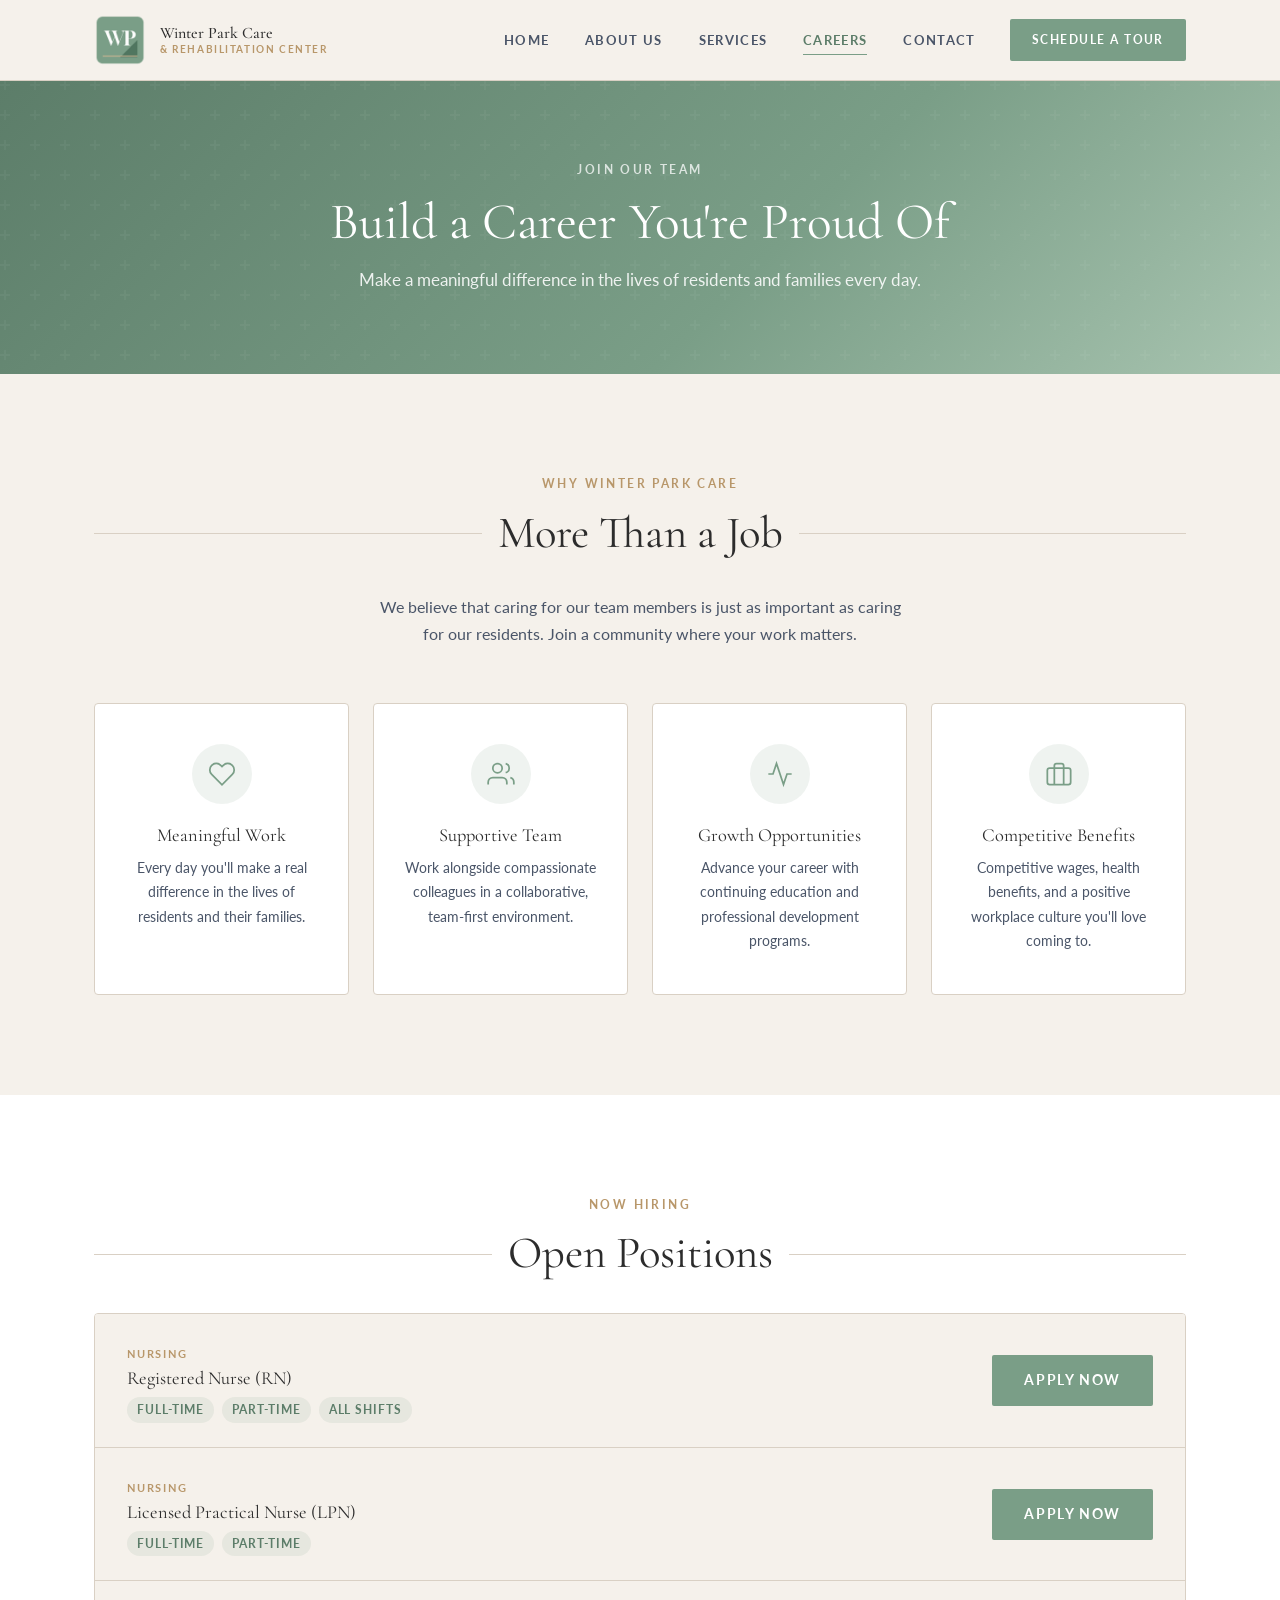
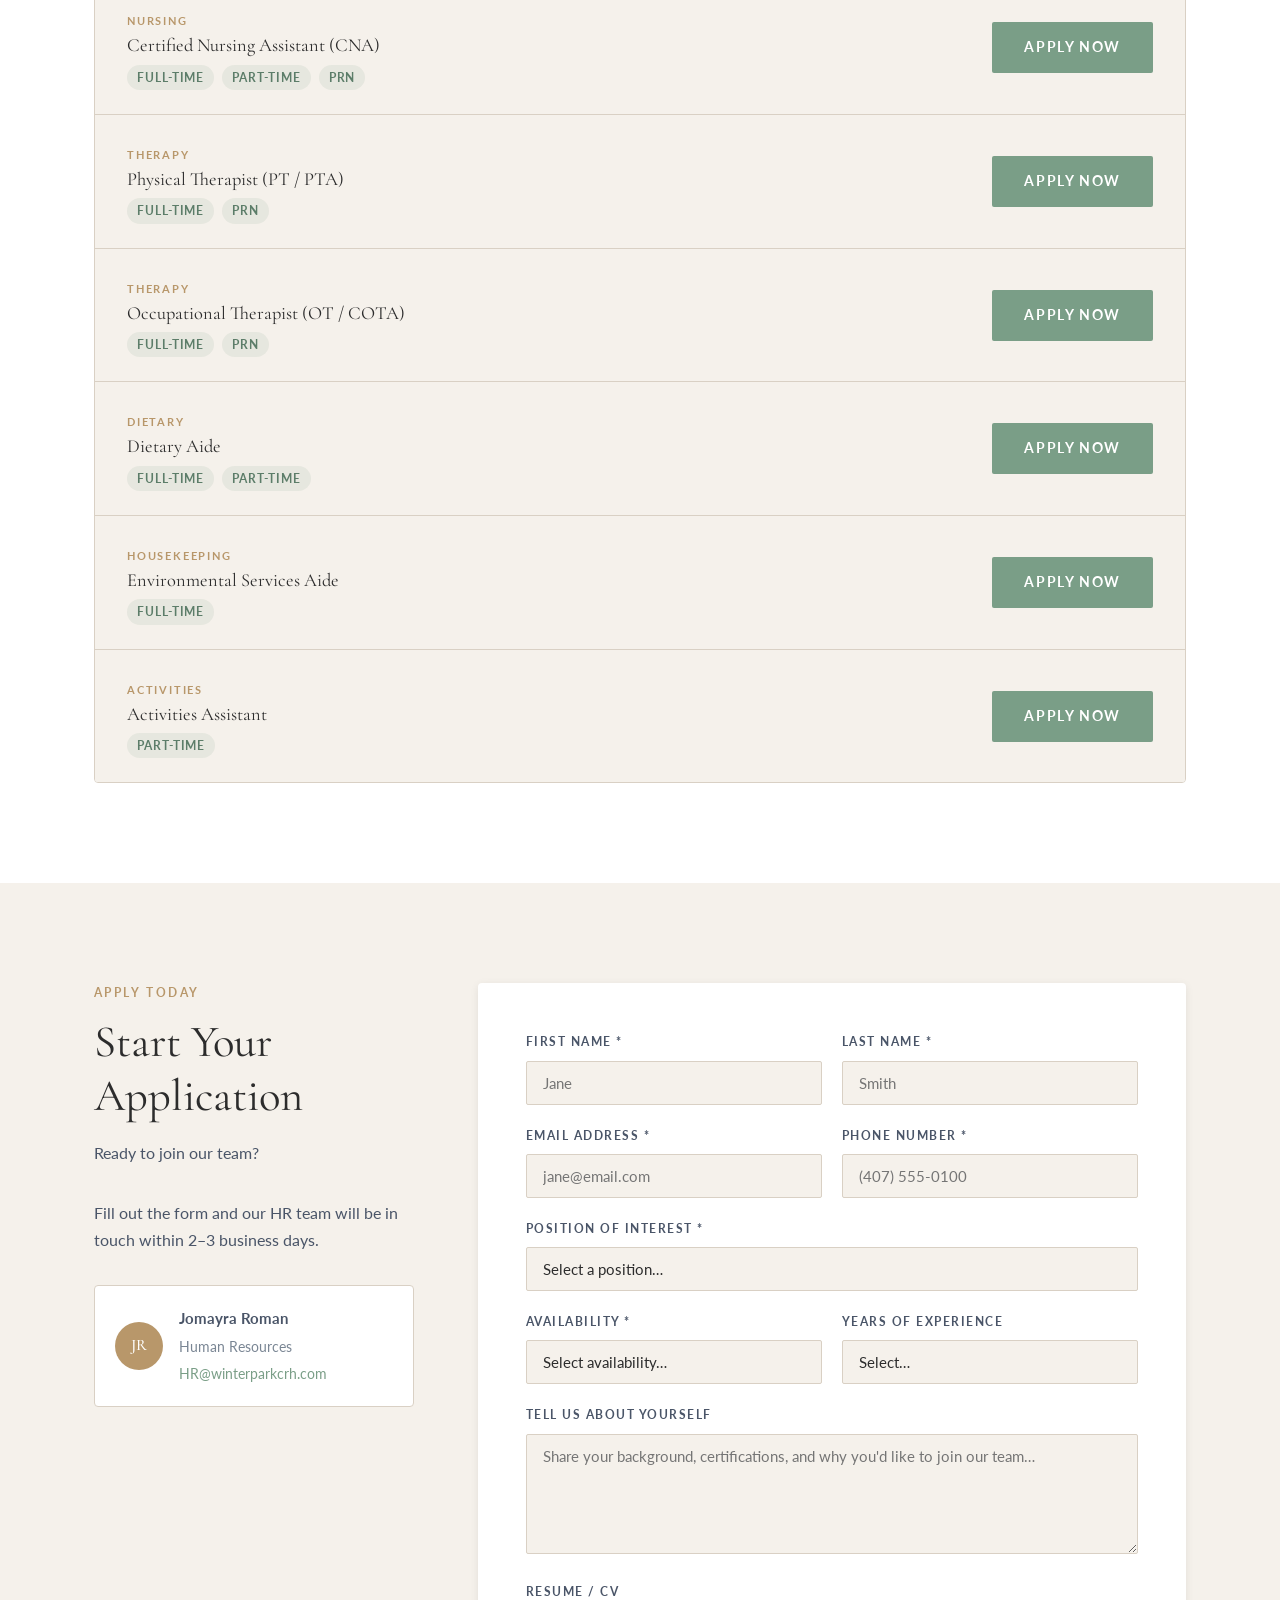
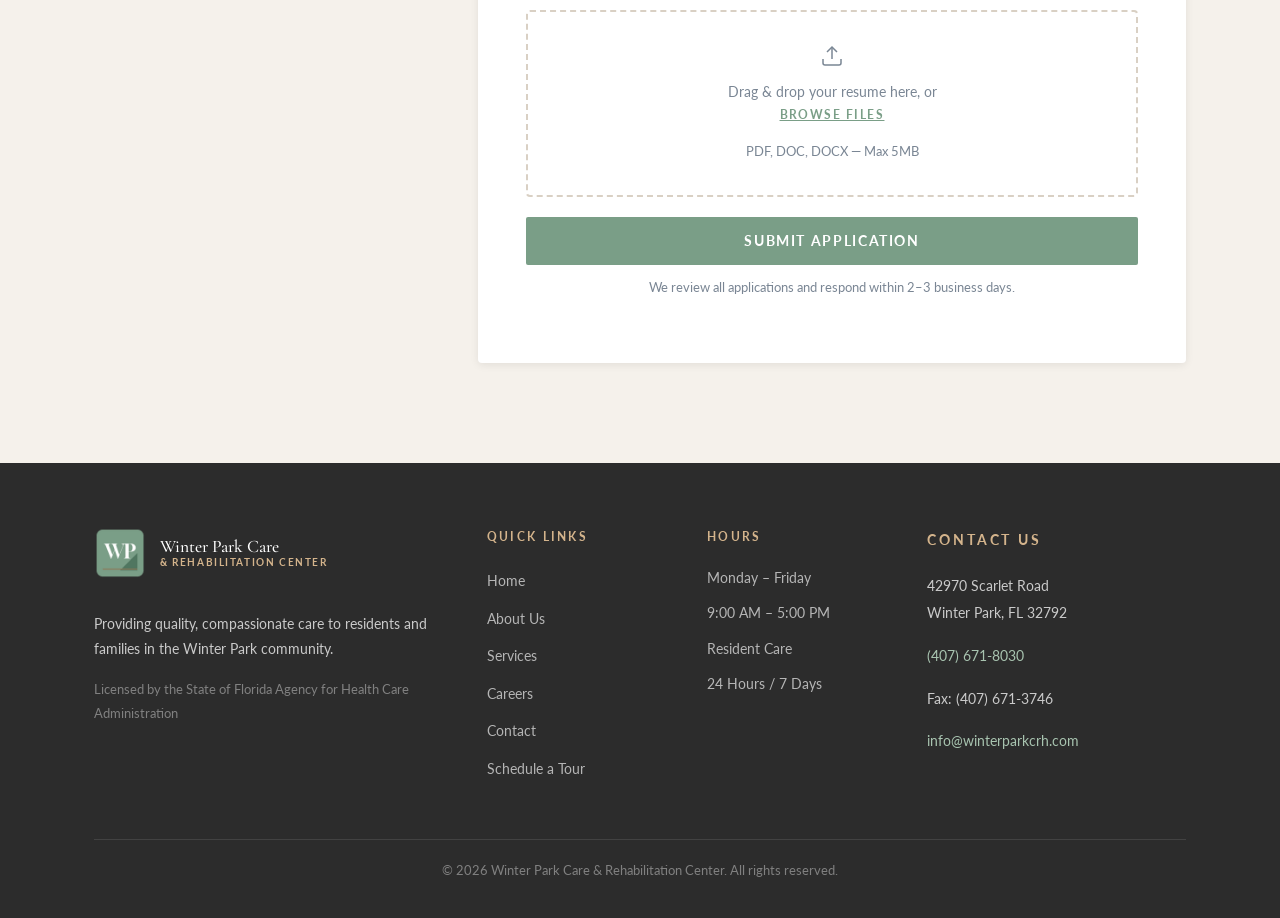
==== careers.html @ 2ebc5664 "Initial commit" ====
<!DOCTYPE html>
<html lang="en">
<head>
  <meta charset="UTF-8">
  <meta name="viewport" content="width=device-width, initial-scale=1.0">
  <title>Careers | Winter Park Care & Rehabilitation Center</title>
  <meta name="description" content="Join the Winter Park Care & Rehabilitation Center team. We're hiring compassionate healthcare professionals in Winter Park, FL.">
  <link rel="stylesheet" href="css/styles.css">
  
  <link rel="icon" type="image/png" sizes="32x32" href="images/favicon-32.png">
  <link rel="apple-touch-icon" sizes="180x180" href="images/favicon-180.png">
</head>
<body>

<div id="header-mount"></div>

<section class="page-hero">
  <div class="container">
    <span class="section-label" style="color:rgba(255,255,255,0.75);">Join Our Team</span>
    <h1>Build a Career You're Proud Of</h1>
    <p style="white-space:nowrap;">Make a meaningful difference in the lives of residents and families every day.</p>
  </div>
</section>

<!-- Why Work Here -->
<section class="why-work bg-cream">
  <div class="container">
    <div class="text-center animate-in">
      <span class="section-label">Why Winter Park Care</span>
      <div class="section-divider">
        <h2 class="section-title" style="white-space:nowrap;">More Than a Job</h2>
      </div>
      <p style="max-width:540px;margin:0 auto 56px;color:var(--slate);">We believe that caring for our team members is just as important as caring for our residents. Join a community where your work matters.</p>
    </div>
    <div class="benefits-grid">
      <div class="benefit-card animate-in">
        <div class="benefit-icon">
          <svg width="28" height="28" viewBox="0 0 24 24" fill="none" stroke="currentColor" stroke-width="1.5"><path d="M20.84 4.61a5.5 5.5 0 0 0-7.78 0L12 5.67l-1.06-1.06a5.5 5.5 0 0 0-7.78 7.78l1.06 1.06L12 21.23l7.78-7.78 1.06-1.06a5.5 5.5 0 0 0 0-7.78z"/></svg>
        </div>
        <h4>Meaningful Work</h4>
        <p>Every day you'll make a real difference in the lives of residents and their families.</p>
      </div>
      <div class="benefit-card animate-in" data-delay="80">
        <div class="benefit-icon">
          <svg width="28" height="28" viewBox="0 0 24 24" fill="none" stroke="currentColor" stroke-width="1.5"><path d="M17 21v-2a4 4 0 0 0-4-4H5a4 4 0 0 0-4 4v2"/><circle cx="9" cy="7" r="4"/><path d="M23 21v-2a4 4 0 0 0-3-3.87"/><path d="M16 3.13a4 4 0 0 1 0 7.75"/></svg>
        </div>
        <h4>Supportive Team</h4>
        <p>Work alongside compassionate colleagues in a collaborative, team-first environment.</p>
      </div>
      <div class="benefit-card animate-in" data-delay="160">
        <div class="benefit-icon">
          <svg width="28" height="28" viewBox="0 0 24 24" fill="none" stroke="currentColor" stroke-width="1.5"><polyline points="22 12 18 12 15 21 9 3 6 12 2 12"/></svg>
        </div>
        <h4>Growth Opportunities</h4>
        <p>Advance your career with continuing education and professional development programs.</p>
      </div>
      <div class="benefit-card animate-in" data-delay="240">
        <div class="benefit-icon">
          <svg width="28" height="28" viewBox="0 0 24 24" fill="none" stroke="currentColor" stroke-width="1.5"><rect x="2" y="7" width="20" height="14" rx="2" ry="2"/><path d="M16 21V5a2 2 0 0 0-2-2h-4a2 2 0 0 0-2 2v16"/></svg>
        </div>
        <h4>Competitive Benefits</h4>
        <p>Competitive wages, health benefits, and a positive workplace culture you'll love coming to.</p>
      </div>
    </div>
  </div>
</section>

<!-- Open Positions -->
<section class="positions bg-white">
  <div class="container">
    <div class="text-center animate-in">
      <span class="section-label">Now Hiring</span>
      <div class="section-divider">
        <h2 class="section-title" style="white-space:nowrap;">Open Positions</h2>
      </div>
    </div>
    <div class="positions-list">
      <div class="position-item animate-in">
        <div class="position-info">
          <span class="position-dept">Nursing</span>
          <h3>Registered Nurse (RN)</h3>
          <div class="position-tags">
            <span class="tag">Full-Time</span>
            <span class="tag">Part-Time</span>
            <span class="tag">All Shifts</span>
          </div>
        </div>
        <a href="#application-form" class="btn btn-primary">Apply Now</a>
      </div>
      <div class="position-item animate-in" data-delay="60">
        <div class="position-info">
          <span class="position-dept">Nursing</span>
          <h3>Licensed Practical Nurse (LPN)</h3>
          <div class="position-tags">
            <span class="tag">Full-Time</span>
            <span class="tag">Part-Time</span>
          </div>
        </div>
        <a href="#application-form" class="btn btn-primary">Apply Now</a>
      </div>
      <div class="position-item animate-in" data-delay="120">
        <div class="position-info">
          <span class="position-dept">Nursing</span>
          <h3>Certified Nursing Assistant (CNA)</h3>
          <div class="position-tags">
            <span class="tag">Full-Time</span>
            <span class="tag">Part-Time</span>
            <span class="tag">PRN</span>
          </div>
        </div>
        <a href="#application-form" class="btn btn-primary">Apply Now</a>
      </div>
      <div class="position-item animate-in" data-delay="180">
        <div class="position-info">
          <span class="position-dept">Therapy</span>
          <h3>Physical Therapist (PT / PTA)</h3>
          <div class="position-tags">
            <span class="tag">Full-Time</span>
            <span class="tag">PRN</span>
          </div>
        </div>
        <a href="#application-form" class="btn btn-primary">Apply Now</a>
      </div>
      <div class="position-item animate-in" data-delay="240">
        <div class="position-info">
          <span class="position-dept">Therapy</span>
          <h3>Occupational Therapist (OT / COTA)</h3>
          <div class="position-tags">
            <span class="tag">Full-Time</span>
            <span class="tag">PRN</span>
          </div>
        </div>
        <a href="#application-form" class="btn btn-primary">Apply Now</a>
      </div>
      <div class="position-item animate-in" data-delay="300">
        <div class="position-info">
          <span class="position-dept">Dietary</span>
          <h3>Dietary Aide</h3>
          <div class="position-tags">
            <span class="tag">Full-Time</span>
            <span class="tag">Part-Time</span>
          </div>
        </div>
        <a href="#application-form" class="btn btn-primary">Apply Now</a>
      </div>
      <div class="position-item animate-in" data-delay="360">
        <div class="position-info">
          <span class="position-dept">Housekeeping</span>
          <h3>Environmental Services Aide</h3>
          <div class="position-tags">
            <span class="tag">Full-Time</span>
          </div>
        </div>
        <a href="#application-form" class="btn btn-primary">Apply Now</a>
      </div>
      <div class="position-item animate-in" data-delay="420">
        <div class="position-info">
          <span class="position-dept">Activities</span>
          <h3>Activities Assistant</h3>
          <div class="position-tags">
            <span class="tag">Part-Time</span>
          </div>
        </div>
        <a href="#application-form" class="btn btn-primary">Apply Now</a>
      </div>
    </div>
  </div>
</section>

<!-- Application Form -->
<section class="application-section bg-cream" id="application-form">
  <div class="container">
    <div class="application-layout">
      <div class="application-intro animate-in">
        <span class="section-label">Apply Today</span>
        <h2>Start Your Application</h2>
        <p>Ready to join our team?</p>
        <p>Fill out the form and our HR team will be in touch within 2–3 business days.</p>
        <div class="contact-person">
          <div class="cp-avatar" style="background:var(--gold);">JR</div>
          <div>
            <p style="font-weight:700;margin:0;font-size:0.95rem;">Jomayra Roman</p>
            <p style="color:var(--muted);font-size:0.85rem;margin:4px 0 0;">Human Resources</p>
            <a href="mailto:HR@winterparkcrh.com" style="color:var(--sage);font-size:0.85rem;">HR@winterparkcrh.com</a>
          </div>
        </div>
      </div>
      <form class="application-form card animate-in" data-delay="120" id="careers-form" novalidate>
        <div class="form-row">
          <div class="form-group">
            <label for="firstName">First Name *</label>
            <input type="text" id="firstName" name="firstName" required placeholder="Jane">
          </div>
          <div class="form-group">
            <label for="lastName">Last Name *</label>
            <input type="text" id="lastName" name="lastName" required placeholder="Smith">
          </div>
        </div>
        <div class="form-row">
          <div class="form-group">
            <label for="email">Email Address *</label>
            <input type="email" id="email" name="email" required placeholder="jane@email.com">
          </div>
          <div class="form-group">
            <label for="phone">Phone Number *</label>
            <input type="tel" id="phone" name="phone" required placeholder="(407) 555-0100">
          </div>
        </div>
        <div class="form-group">
          <label for="position">Position of Interest *</label>
          <select id="position" name="position" required>
            <option value="" disabled selected>Select a position…</option>
            <option>Registered Nurse (RN)</option>
            <option>Licensed Practical Nurse (LPN)</option>
            <option>Certified Nursing Assistant (CNA)</option>
            <option>Physical Therapist (PT / PTA)</option>
            <option>Occupational Therapist (OT / COTA)</option>
            <option>Dietary Aide</option>
            <option>Environmental Services Aide</option>
            <option>Activities Assistant</option>
            <option>Other</option>
          </select>
        </div>
        <div class="form-row">
          <div class="form-group">
            <label for="availability">Availability *</label>
            <select id="availability" name="availability" required>
              <option value="" disabled selected>Select availability…</option>
              <option>Full-Time</option>
              <option>Part-Time</option>
              <option>PRN / Per Diem</option>
              <option>Open to any</option>
            </select>
          </div>
          <div class="form-group">
            <label for="experience">Years of Experience</label>
            <select id="experience" name="experience">
              <option value="" disabled selected>Select…</option>
              <option>Less than 1 year</option>
              <option>1–3 years</option>
              <option>3–5 years</option>
              <option>5–10 years</option>
              <option>10+ years</option>
            </select>
          </div>
        </div>
        <div class="form-group">
          <label for="message">Tell Us About Yourself</label>
          <textarea id="message" name="message" placeholder="Share your background, certifications, and why you'd like to join our team…"></textarea>
        </div>
        <div class="form-group">
          <label for="resume">Resume / CV</label>
          <div class="file-upload" id="file-upload-area">
            <svg width="24" height="24" viewBox="0 0 24 24" fill="none" stroke="currentColor" stroke-width="1.5"><path d="M21 15v4a2 2 0 0 1-2 2H5a2 2 0 0 1-2-2v-4"/><polyline points="17 8 12 3 7 8"/><line x1="12" y1="3" x2="12" y2="15"/></svg>
            <p>Drag & drop your resume here, or <label for="resume" style="color:var(--sage);cursor:pointer;text-decoration:underline;">browse files</label></p>
            <p style="font-size:0.8rem;color:var(--muted);">PDF, DOC, DOCX — Max 5MB</p>
            <input type="file" id="resume" name="resume" accept=".pdf,.doc,.docx" style="position:absolute;width:1px;height:1px;opacity:0;">
          </div>
          <div id="file-name" style="margin-top:8px;font-size:0.85rem;color:var(--sage);display:none;"></div>
        </div>
        <button type="submit" class="btn btn-primary" style="width:100%;justify-content:center;padding:16px;">
          Submit Application
        </button>
        <p style="text-align:center;font-size:0.8rem;color:var(--muted);margin-top:12px;">We review all applications and respond within 2–3 business days.</p>
      </form>
    </div>
  </div>
</section>

<div id="footer-mount"></div>

<script src="js/main.js"></script>
<script>
  // File upload display
  document.getElementById('resume')?.addEventListener('change', function() {
    const nameEl = document.getElementById('file-name');
    if (this.files[0]) {
      nameEl.textContent = '✓ ' + this.files[0].name;
      nameEl.style.display = 'block';
    }
  });

  // Drag & drop
  const dropArea = document.getElementById('file-upload-area');
  ['dragenter','dragover'].forEach(e => {
    dropArea?.addEventListener(e, ev => {
      ev.preventDefault();
      dropArea.classList.add('drag-over');
    });
  });
  ['dragleave','drop'].forEach(e => {
    dropArea?.addEventListener(e, ev => {
      ev.preventDefault();
      dropArea.classList.remove('drag-over');
      if (e === 'drop' && ev.dataTransfer.files[0]) {
        document.getElementById('file-name').textContent = '✓ ' + ev.dataTransfer.files[0].name;
        document.getElementById('file-name').style.display = 'block';
      }
    });
  });

  handleFormSubmit('careers-form', 'Application Received!');
</script>
</body>
</html>
---- css/styles.css ----
/* =========================================================
   Winter Park Care & Rehabilitation Center — Styles
   Colors: Warm sage green + soft cream + muted gold
   Fonts:  Cormorant Garamond (display) + Lato (body)
   ========================================================= */

@import url('https://fonts.googleapis.com/css2?family=Cormorant+Garamond:ital,wght@0,300;0,400;0,500;0,600;1,300;1,400&family=Lato:wght@300;400;700&display=swap');

/* ── Design Tokens ── */
:root {
  --cream:        #F5F1EB;
  --cream-dark:   #EDE7DC;
  --sage:         #7A9E87;
  --sage-dark:    #5C7D69;
  --sage-light:   #A8C4B0;
  --gold:         #B8976A;
  --gold-light:   #D4B48C;
  --charcoal:     #2C2C2C;
  --slate:        #4A5568;
  --muted:        #7A8694;
  --white:        #FFFFFF;
  --divider:      #D9D0C4;

  --font-display: 'Cormorant Garamond', Georgia, serif;
  --font-body:    'Lato', 'Helvetica Neue', sans-serif;

  --shadow-sm:    0 2px 8px rgba(0,0,0,0.08);
  --shadow-md:    0 6px 24px rgba(0,0,0,0.12);
  --shadow-lg:    0 16px 48px rgba(0,0,0,0.15);

  --ease:         0.3s ease;
  --container:    1140px;
}

/* ── Reset ── */
*, *::before, *::after { box-sizing: border-box; margin: 0; padding: 0; }
html  { scroll-behavior: smooth; }
body  { font-family: var(--font-body); background: var(--cream); color: var(--charcoal); line-height: 1.7; -webkit-font-smoothing: antialiased; }
img   { max-width: 100%; height: auto; display: block; }
a     { text-decoration: none; color: inherit; }
ul    { list-style: none; }
p     { margin-bottom: 1rem; }

/* ── Typography ── */
h1, h2, h3, h4 { font-family: var(--font-display); font-weight: 400; line-height: 1.2; }
h1 { font-size: clamp(2.4rem, 5vw, 4rem); }
h2 { font-size: clamp(1.8rem, 3.5vw, 2.8rem); }
h3 { font-size: clamp(1.3rem, 2.5vw, 1.8rem); }

.section-label {
  font-family: var(--font-body);
  font-size: 0.75rem;
  font-weight: 700;
  letter-spacing: 0.2em;
  text-transform: uppercase;
  color: var(--gold);
  margin-bottom: 0.75rem;
  display: block;
}

.section-divider {
  display: flex;
  align-items: center;
  gap: 16px;
  margin-bottom: 2rem;
}
.section-divider::before,
.section-divider::after {
  content: '';
  flex: 1;
  height: 1px;
  background: var(--divider);
}

/* ── Layout ── */
.container   { max-width: var(--container); margin: 0 auto; padding: 0 24px; }
section      { padding: 80px 0; }
.text-center { text-align: center; }
.bg-white    { background: var(--white); }
.bg-cream    { background: var(--cream); }
.bg-sage     { background: var(--sage); color: var(--white); }
.bg-charcoal { background: var(--charcoal); color: var(--white); }

/* ── Buttons ── */
.btn {
  display: inline-flex;
  align-items: center;
  gap: 8px;
  padding: 14px 32px;
  font-family: var(--font-body);
  font-size: 0.85rem;
  font-weight: 700;
  letter-spacing: 0.12em;
  text-transform: uppercase;
  border: none;
  cursor: pointer;
  transition: all var(--ease);
  border-radius: 2px;
}
.btn-primary { background: var(--sage); color: var(--white); }
.btn-primary:hover { background: var(--sage-dark); transform: translateY(-2px); box-shadow: var(--shadow-md); }
.btn-outline { background: transparent; color: var(--white); border: 2px solid rgba(255,255,255,0.7); }
.btn-outline:hover { background: rgba(255,255,255,0.12); border-color: var(--white); }
.btn-gold { background: var(--gold); color: var(--white); }
.btn-gold:hover { background: #a07d55; transform: translateY(-2px); box-shadow: var(--shadow-md); }

/* ── Header ── */
.site-header {
  position: fixed;
  top: 0; left: 0; right: 0;
  z-index: 1000;
  background: rgba(245, 241, 235, 0.97);
  backdrop-filter: blur(12px);
  border-bottom: 1px solid var(--divider);
  transition: box-shadow var(--ease);
}
.site-header.scrolled { box-shadow: var(--shadow-sm); }

.header-inner {
  display: flex;
  align-items: center;
  justify-content: space-between;
  height: 80px;
  max-width: var(--container);
  margin: 0 auto;
  padding: 0 24px;
}

.logo { display: flex; align-items: center; gap: 14px; text-decoration: none; }
.logo img { height: 52px; width: 52px; flex-shrink: 0; }
.logo-text { display: flex; flex-direction: column; line-height: 1.2; }
.logo-name { font-family: var(--font-display); font-size: 1rem; font-weight: 500; color: var(--charcoal); }
.logo-sub  { font-size: 0.62rem; font-weight: 700; letter-spacing: 0.16em; text-transform: uppercase; color: var(--gold); }
/* Footer overrides — white text on dark bg */
.footer-logo .logo-name { color: var(--white); }
.footer-logo .logo-sub  { color: var(--gold-light); }

.main-nav { display: flex; align-items: center; gap: 8px; }

.nav-link {
  font-size: 0.82rem;
  font-weight: 700;
  letter-spacing: 0.1em;
  text-transform: uppercase;
  color: var(--slate);
  padding: 8px 14px;
  border-radius: 2px;
  transition: color var(--ease);
  position: relative;
}
.nav-link::after {
  content: '';
  position: absolute;
  bottom: 4px; left: 14px; right: 14px;
  height: 1px;
  background: var(--sage);
  transform: scaleX(0);
  transition: transform var(--ease);
}
.nav-link:hover             { color: var(--sage-dark); }
.nav-link:hover::after,
.nav-link.active::after     { transform: scaleX(1); }
.nav-link.active            { color: var(--sage-dark); }

.nav-cta {
  margin-left: 12px;
  background: var(--sage);
  color: var(--white);
  padding: 10px 22px;
  font-size: 0.78rem;
  font-weight: 700;
  letter-spacing: 0.12em;
  text-transform: uppercase;
  border-radius: 2px;
  transition: all var(--ease);
}
.nav-cta:hover { background: var(--sage-dark); transform: translateY(-1px); }

.hamburger {
  display: none;
  flex-direction: column;
  gap: 5px;
  background: none;
  border: none;
  cursor: pointer;
  padding: 4px;
}
.hamburger span { width: 24px; height: 2px; background: var(--charcoal); transition: all 0.3s; display: block; }
.hamburger.open span:nth-child(1) { transform: translateY(7px) rotate(45deg); }
.hamburger.open span:nth-child(2) { opacity: 0; }
.hamburger.open span:nth-child(3) { transform: translateY(-7px) rotate(-45deg); }

.mobile-nav {
  display: none;
  flex-direction: column;
  background: var(--cream);
  border-top: 1px solid var(--divider);
  padding: 16px 24px 24px;
  gap: 4px;
}
.mobile-nav.open { display: flex; }
.mobile-nav .nav-link { display: block; padding: 10px 0; }
.mobile-nav .nav-cta  { margin: 12px 0 0; text-align: center; display: block; padding: 12px; }

/* ── Footer ── */
.site-footer { background: var(--charcoal); color: rgba(255,255,255,0.75); padding: 64px 0 0; }

.footer-grid {
  display: grid;
  grid-template-columns: 2fr 1fr 1fr 1.5fr;
  gap: 48px;
  padding-bottom: 48px;
  border-bottom: 1px solid rgba(255,255,255,0.1);
}

.footer-brand .logo-name { color: var(--white); font-size: 1.1rem; }
.footer-brand .logo-sub  { color: var(--gold-light); }
.footer-brand p { margin-top: 16px; font-size: 0.9rem; line-height: 1.8; }

.footer-heading {
  font-family: var(--font-body);
  font-size: 0.72rem;
  font-weight: 700;
  letter-spacing: 0.2em;
  text-transform: uppercase;
  color: var(--gold-light);
  margin-bottom: 20px;
}

.footer-links li   { margin-bottom: 10px; }
.footer-links a    { font-size: 0.9rem; color: rgba(255,255,255,0.65); transition: color var(--ease); }
.footer-links a:hover { color: var(--white); }

.footer-contact p  { font-size: 0.88rem; line-height: 1.9; }
.footer-contact a  { color: var(--sage-light); }
.footer-contact a:hover { color: var(--white); }

.footer-bottom { text-align: center; padding: 20px 0; font-size: 0.8rem; color: rgba(255,255,255,0.4); }

/* ── Inner Page Hero ── */
.page-hero {
  margin-top: 80px;
  background: linear-gradient(135deg, var(--sage-dark) 0%, var(--sage) 60%, var(--sage-light) 100%);
  padding: 80px 0;
  text-align: center;
  color: var(--white);
  position: relative;
  overflow: hidden;
}
.page-hero::before {
  content: '';
  position: absolute;
  inset: 0;
  background: url("data:image/svg+xml,%3Csvg width='60' height='60' viewBox='0 0 60 60' xmlns='http://www.w3.org/2000/svg'%3E%3Cg fill='%23ffffff' fill-opacity='0.04'%3E%3Cpath d='M36 34v-4h-2v4h-4v2h4v4h2v-4h4v-2h-4zm0-30V0h-2v4h-4v2h4v4h2V6h4V4h-4zM6 34v-4H4v4H0v2h4v4h2v-4h4v-2H6zM6 4V0H4v4H0v2h4v4h2V6h4V4H6z'/%3E%3C/g%3E%3C/svg%3E");
}
.page-hero h1 { font-size: clamp(2rem, 4vw, 3.2rem); color: var(--white); position: relative; }
.page-hero p  { font-size: 1.05rem; opacity: 0.88; max-width: 800px; margin: 12px auto 0; position: relative; white-space: nowrap; }

/* ── Cards ── */
.card { background: var(--white); border-radius: 4px; box-shadow: var(--shadow-sm); }

/* ── Forms ── */
.form-group { margin-bottom: 20px; }
.form-group label {
  display: block;
  font-size: 0.78rem;
  font-weight: 700;
  letter-spacing: 0.12em;
  text-transform: uppercase;
  color: var(--slate);
  margin-bottom: 8px;
}
.form-group input,
.form-group textarea,
.form-group select {
  width: 100%;
  padding: 12px 16px;
  font-family: var(--font-body);
  font-size: 0.95rem;
  color: var(--charcoal);
  background: var(--cream);
  border: 1px solid var(--divider);
  border-radius: 2px;
  transition: border-color var(--ease), box-shadow var(--ease);
  outline: none;
  appearance: none;
}
.form-group input:focus,
.form-group textarea:focus,
.form-group select:focus {
  border-color: var(--sage);
  box-shadow: 0 0 0 3px rgba(122, 158, 135, 0.15);
}
.form-group textarea { resize: vertical; min-height: 120px; }

/* ── Scroll Animations ── */
.animate-in {
  opacity: 0;
  transform: translateY(24px);
  transition: opacity 0.6s ease, transform 0.6s ease;
}
.animate-in.visible { opacity: 1; transform: translateY(0); }

/* ── Shared CTA Banner ── */
.cta-banner  { padding: 64px 0; }
.cta-inner   { display: flex; align-items: center; justify-content: space-between; gap: 40px; flex-wrap: wrap; }
.cta-buttons { display: flex; gap: 16px; flex-shrink: 0; flex-wrap: wrap; }

/* ── Form Success State ── */
.form-success { text-align: center; padding: 48px 32px; }

/* ==========================================================
   HOME PAGE
   ========================================================== */

.hero {
  position: relative;
  height: 100vh;
  min-height: 600px;
  max-height: 900px;
  margin-top: 80px;
  display: flex;
  align-items: flex-end;
  background: url('../images/hero-main.jpg') center top / cover no-repeat;
  overflow: hidden;
}
.hero-overlay {
  position: absolute;
  inset: 0;
  background: linear-gradient(to right, rgba(30,42,35,0.78) 0%, rgba(30,42,35,0.50) 60%, rgba(30,42,35,0.20) 100%);
}
.hero-content {
  position: absolute;
  bottom: 140px;
  left: 0;
  right: 0;
  z-index: 2;
  max-width: 640px;
  padding: 0 24px;
  color: var(--white);
  animation: heroFadeIn 1s ease forwards;
}
@keyframes heroFadeIn {
  from { opacity: 0; transform: translateY(30px); }
  to   { opacity: 1; transform: translateY(0); }
}
.hero-content h1 { font-size: clamp(2.8rem, 6vw, 4.8rem); color: var(--white); font-weight: 300; line-height: 1.1; margin-bottom: 16px; }
.hero-tagline    { font-size: 1.15rem; font-style: italic; font-family: var(--font-display); color: rgba(255,255,255,0.85); margin-bottom: 36px; }
.hero-actions    { display: flex; gap: 16px; flex-wrap: wrap; }



/* Stats Bar */
.stats-bar   { padding: 36px 0; }
.stats-grid  { display: flex; align-items: center; justify-content: center; flex-wrap: wrap; }
.stat        { text-align: center; padding: 16px 48px; flex: 1; min-width: 160px; }
.stat-number { display: block; font-family: var(--font-display); font-size: 2.4rem; font-weight: 600; color: var(--white); line-height: 1; }
.stat-label  { display: block; font-size: 0.78rem; font-weight: 700; letter-spacing: 0.1em; text-transform: uppercase; color: rgba(255,255,255,0.7); margin-top: 6px; }
.stat-divider { width: 1px; height: 48px; background: rgba(255,255,255,0.25); flex-shrink: 0; }

/* Promise */
.promise        { padding: 100px 0; }
.promise-grid   { display: grid; grid-template-columns: 1fr 1fr; gap: 80px; align-items: center; }
.promise-image  { position: relative; }
.promise-image img { width: 100%; height: 480px; object-fit: cover; border-radius: 4px; box-shadow: var(--shadow-lg); }
.promise-badge  { position: absolute; bottom: -24px; right: -24px; background: var(--gold); color: var(--white); padding: 20px 28px; display: flex; align-items: center; gap: 10px; font-size: 0.82rem; font-weight: 700; letter-spacing: 0.12em; text-transform: uppercase; box-shadow: var(--shadow-md); border-radius: 2px; }
.promise-text h2 { margin-bottom: 20px; }
.promise-text p  { color: var(--slate); }

/* Home Services Grid */
.services-preview { padding: 100px 0; }
.services-grid    { display: grid; grid-template-columns: repeat(3, 1fr); gap: 24px; }
.service-card     { display: block; padding: 36px 28px; background: var(--cream); border: 1px solid var(--divider); border-radius: 4px; transition: all var(--ease); }
.service-card:hover { transform: translateY(-6px); box-shadow: var(--shadow-md); border-color: var(--sage-light); background: var(--white); }
.service-icon     { width: 56px; height: 56px; background: rgba(122,158,135,0.12); border-radius: 50%; display: flex; align-items: center; justify-content: center; color: var(--sage); margin-bottom: 20px; transition: all var(--ease); }
.service-card:hover .service-icon { background: var(--sage); color: var(--white); }
.service-card h3  { font-size: 1.25rem; margin-bottom: 10px; }
.service-card p   { font-size: 0.9rem; color: var(--slate); margin: 0; }
.service-card--cta { background: var(--charcoal); border-color: var(--charcoal); }
.service-card--cta h3 { color: var(--white); }
.service-card--cta p  { color: rgba(255,255,255,0.7); }
.card-link { display: inline-block; margin-top: 16px; font-size: 0.82rem; font-weight: 700; letter-spacing: 0.1em; text-transform: uppercase; color: var(--gold-light); }

/* Why Choose Us */
.why-us   { padding: 100px 0; }
.why-grid { display: grid; grid-template-columns: repeat(2, 1fr); gap: 32px; margin-top: 16px; }
.why-card { background: var(--white); padding: 48px 40px; border-radius: 4px; border-left: 3px solid var(--sage); box-shadow: var(--shadow-sm); transition: all var(--ease); }
.why-card:hover { transform: translateY(-4px); box-shadow: var(--shadow-md); border-left-color: var(--gold); }
.why-number { font-family: var(--font-display); font-size: 3.5rem; font-weight: 300; color: var(--divider); line-height: 1; margin-bottom: 16px; }
.why-card h3 { font-size: 1.4rem; margin-bottom: 14px; }
.why-card p  { color: var(--slate); font-size: 0.95rem; margin: 0; }

/* Gallery Strip */
.gallery-strip { padding: 0; }
.gallery-grid  { display: grid; grid-template-columns: repeat(4, 1fr); height: 320px; }
.gallery-item  { position: relative; overflow: hidden; }
.gallery-item img { width: 100%; height: 100%; object-fit: cover; transition: transform 0.6s ease; }
.gallery-item:hover img { transform: scale(1.06); }
.gallery-label { position: absolute; bottom: 0; left: 0; right: 0; padding: 32px 20px 16px; background: linear-gradient(to top, rgba(0,0,0,0.65), transparent); color: var(--white); font-size: 0.82rem; font-weight: 700; letter-spacing: 0.12em; text-transform: uppercase; }

/* ==========================================================
   ABOUT PAGE
   ========================================================== */

.about-promise  { padding: 100px 0; }
.promise-layout { display: grid; grid-template-columns: 1fr 1fr; gap: 80px; align-items: center; }
.promise-layout h2 { margin-bottom: 20px; }
.promise-layout p  { color: var(--slate); }
.promise-photo img { width: 100%; height: 480px; object-fit: cover; object-position: center top; border-radius: 4px; box-shadow: var(--shadow-lg); display: block; }

.philosophy { padding: 100px 0; }
.phil-grid  { display: grid; grid-template-columns: repeat(2, 1fr); gap: 28px; margin-top: 16px; }
.phil-card  { padding: 40px 36px; background: var(--cream); border-radius: 4px; border: 1px solid var(--divider); transition: all var(--ease); }
.phil-card:hover { transform: translateY(-4px); box-shadow: var(--shadow-md); }
.phil-icon  { width: 56px; height: 56px; border-radius: 50%; display: flex; align-items: center; justify-content: center; margin-bottom: 20px; }
.phil-card h3 { font-size: 1.3rem; margin-bottom: 12px; }
.phil-card p  { color: var(--slate); font-size: 0.95rem; margin: 0; }

.facility-section { padding: 100px 0; }
.facility-grid { display: grid; grid-template-columns: 1fr 1fr; gap: 16px; }
.facility-photo [style*="grid-area"] { grid-area: unset; }
.facility-photo { position: relative; overflow: hidden; border-radius: 4px; height: 260px; }
.facility-photo img { width: 100%; height: 100%; object-fit: cover; transition: transform 0.6s ease; }
.facility-photo:hover img { transform: scale(1.05); }
.facility-label { position: absolute; bottom: 0; left: 0; right: 0; padding: 32px 20px 14px; background: linear-gradient(to top, rgba(0,0,0,0.6), transparent); color: var(--white); font-size: 0.8rem; font-weight: 700; letter-spacing: 0.14em; text-transform: uppercase; }

.leadership  { padding: 100px 0; }
.leader-grid { display: grid; grid-template-columns: repeat(3, 1fr); gap: 28px; }
.leader-card { background: var(--cream); border: 1px solid var(--divider); border-radius: 4px; padding: 40px 32px; text-align: center; transition: all var(--ease); }
.leader-card:hover { transform: translateY(-4px); box-shadow: var(--shadow-md); }
.leader-avatar { width: 72px; height: 72px; border-radius: 50%; background: var(--charcoal); display: flex; align-items: center; justify-content: center; margin: 0 auto 16px; }
.leader-avatar span { font-family: var(--font-display); font-size: 1.4rem; font-weight: 500; color: var(--white); }
.leader-role { font-size: 0.72rem; font-weight: 700; letter-spacing: 0.16em; text-transform: uppercase; color: var(--gold); margin-bottom: 8px; }
.leader-card h3 { font-size: 1.4rem; margin-bottom: 20px; }
.leader-contact { display: flex; flex-direction: column; gap: 10px; }
.leader-contact a { display: flex; align-items: center; justify-content: center; gap: 8px; font-size: 0.85rem; color: var(--slate); transition: color var(--ease); word-break: break-all; }
.leader-contact a:hover { color: var(--sage-dark); }

/* ==========================================================
   SERVICES PAGE
   ========================================================== */

.health-services { padding: 100px 0; }
.health-grid     { display: grid; grid-template-columns: 1fr 1fr; gap: 24px; }
.health-card:last-child:nth-child(odd) { grid-column: 1 / -1; max-width: 600px; margin: 0 auto; }
.health-card { display: flex; gap: 28px; background: var(--white); border: 1px solid var(--divider); border-radius: 4px; padding: 40px 36px; transition: all var(--ease); }
.health-card:hover { transform: translateY(-4px); box-shadow: var(--shadow-md); border-color: var(--sage-light); }
.hc-icon { flex-shrink: 0; width: 64px; height: 64px; border-radius: 50%; background: rgba(122,158,135,0.12); color: var(--sage); display: flex; align-items: center; justify-content: center; transition: all var(--ease); }
.health-card:hover .hc-icon { background: var(--sage); color: var(--white); }
.hc-body h3 { font-size: 1.4rem; margin-bottom: 12px; }
.hc-body p  { color: var(--slate); font-size: 0.92rem; margin-bottom: 16px; }
.service-features { list-style: none; display: flex; flex-direction: column; gap: 6px; }
.service-features li { display: flex; align-items: center; gap: 8px; font-size: 0.88rem; color: var(--slate); }
.service-features li::before { content: ''; width: 6px; height: 6px; border-radius: 50%; background: var(--sage); flex-shrink: 0; }

.specialty-services { padding: 100px 0; }
.specialty-grid     { display: grid; grid-template-columns: repeat(4, 1fr); gap: 20px; }
.spec-card { text-align: center; padding: 36px 20px; background: var(--cream); border: 1px solid var(--divider); border-radius: 4px; transition: all var(--ease); }
.spec-card:hover { transform: translateY(-6px); box-shadow: var(--shadow-md); border-color: var(--sage-light); background: var(--white); }
.spec-icon { width: 60px; height: 60px; border-radius: 50%; background: rgba(122,158,135,0.1); color: var(--sage); display: flex; align-items: center; justify-content: center; margin: 0 auto 16px; transition: all var(--ease); }
.spec-card:hover .spec-icon { background: var(--sage); color: var(--white); }
.spec-card h4 { font-family: var(--font-display); font-size: 1.15rem; font-weight: 500; margin-bottom: 6px; }
.spec-card p  { font-size: 0.82rem; color: var(--muted); margin: 0; }

/* ==========================================================
   CAREERS PAGE
   ========================================================== */

.why-work      { padding: 100px 0; }
.benefits-grid { display: grid; grid-template-columns: repeat(4, 1fr); gap: 24px; }
.benefit-card  { text-align: center; padding: 40px 24px; background: var(--white); border: 1px solid var(--divider); border-radius: 4px; transition: all var(--ease); }
.benefit-card:hover { transform: translateY(-6px); box-shadow: var(--shadow-md); }
.benefit-icon  { width: 60px; height: 60px; border-radius: 50%; background: rgba(122,158,135,0.12); color: var(--sage); display: flex; align-items: center; justify-content: center; margin: 0 auto 20px; }
.benefit-card h4 { font-size: 1.15rem; margin-bottom: 10px; }
.benefit-card p  { font-size: 0.9rem; color: var(--slate); margin: 0; }

.positions      { padding: 100px 0; }
.positions-list { margin-top: 16px; display: flex; flex-direction: column; border: 1px solid var(--divider); border-radius: 4px; overflow: hidden; }
.position-item  { display: flex; align-items: center; justify-content: space-between; padding: 24px 32px; background: var(--cream); border-bottom: 1px solid var(--divider); gap: 24px; transition: background var(--ease); }
.position-item:last-child { border-bottom: none; }
.position-item:hover { background: var(--white); }
.position-dept  { display: inline-block; font-size: 0.7rem; font-weight: 700; letter-spacing: 0.16em; text-transform: uppercase; color: var(--gold); margin-bottom: 4px; }
.position-info h3 { font-size: 1.15rem; font-weight: 400; margin-bottom: 8px; }
.position-tags  { display: flex; gap: 8px; flex-wrap: wrap; }
.tag { font-size: 0.72rem; font-weight: 700; letter-spacing: 0.08em; text-transform: uppercase; color: var(--sage-dark); background: rgba(122,158,135,0.12); padding: 3px 10px; border-radius: 99px; }

.application-section { padding: 100px 0; }
.application-layout  { display: grid; grid-template-columns: 320px 1fr; gap: 64px; align-items: start; }
.application-intro h2 { margin-bottom: 16px; }
.application-intro p  { color: var(--slate); margin-bottom: 32px; }
.contact-person { display: flex; align-items: center; gap: 16px; padding: 20px; background: var(--white); border: 1px solid var(--divider); border-radius: 4px; }
.cp-avatar { width: 48px; height: 48px; border-radius: 50%; color: var(--white); display: flex; align-items: center; justify-content: center; font-family: var(--font-display); font-size: 1rem; font-weight: 500; flex-shrink: 0; }
.application-form { background: var(--white); padding: 48px; }
.form-row { display: grid; grid-template-columns: 1fr 1fr; gap: 20px; }
.file-upload { border: 2px dashed var(--divider); border-radius: 4px; padding: 32px; text-align: center; cursor: pointer; transition: all var(--ease); position: relative; display: flex; flex-direction: column; align-items: center; gap: 8px; }
.file-upload svg { color: var(--muted); margin-bottom: 4px; }
.file-upload p   { font-size: 0.88rem; color: var(--muted); margin: 0; }
.file-upload:hover,
.file-upload.drag-over { border-color: var(--sage); background: rgba(122,158,135,0.05); }

/* ==========================================================
   CONTACT PAGE
   ========================================================== */

.contact-section { padding: 100px 0; }
.contact-layout  { display: grid; grid-template-columns: 360px 1fr; gap: 64px; align-items: start; }

.contact-info { display: flex; flex-direction: column; gap: 8px; }
.info-block   { display: flex; gap: 16px; align-items: flex-start; padding: 20px; background: var(--white); border: 1px solid var(--divider); border-radius: 4px; transition: all var(--ease); }
.info-block:hover { box-shadow: var(--shadow-sm); }
.info-icon    { width: 44px; height: 44px; border-radius: 50%; background: rgba(122,158,135,0.12); color: var(--sage); display: flex; align-items: center; justify-content: center; flex-shrink: 0; }
.info-label   { font-size: 0.72rem; font-weight: 700; letter-spacing: 0.16em; text-transform: uppercase; color: var(--gold); margin-bottom: 4px; }
.info-block p { margin: 0; font-size: 0.93rem; color: var(--charcoal); line-height: 1.6; }
.info-link    { font-size: 0.88rem; color: var(--sage); font-weight: 700; display: inline-block; margin-top: 4px; transition: color var(--ease); }
.info-link:hover { color: var(--sage-dark); }

.quick-contacts { padding: 24px; background: var(--charcoal); border-radius: 4px; margin-top: 8px; }
.quick-contact-item { display: flex; gap: 12px; align-items: center; padding: 12px 0; border-bottom: 1px solid rgba(255,255,255,0.08); }
.quick-contact-item:last-child { border-bottom: none; }
.qc-avatar { width: 40px; height: 40px; border-radius: 50%; display: flex; align-items: center; justify-content: center; font-family: var(--font-display); font-weight: 500; font-size: 0.9rem; color: var(--white); flex-shrink: 0; }

.contact-form-wrap h2 { font-size: 2rem; margin-bottom: 8px; }
.contact-form-wrap p  { color: var(--slate); margin-bottom: 24px; }
.tour-toggle  { display: flex; background: var(--white); border: 1px solid var(--divider); border-radius: 4px; overflow: hidden; margin-bottom: 24px; }
.toggle-btn   { flex: 1; padding: 12px 16px; font-family: var(--font-body); font-size: 0.82rem; font-weight: 700; letter-spacing: 0.08em; text-transform: uppercase; background: transparent; border: none; cursor: pointer; color: var(--muted); transition: all var(--ease); }
.toggle-btn.active { background: var(--sage); color: var(--white); }

.contact-form { padding: 40px; }
.form-row-2   { display: grid; grid-template-columns: 1fr 1fr; gap: 20px; }

.map-section     { padding: 0; }
.map-placeholder { position: relative; }
.map-overlay     { position: absolute; top: 24px; left: 24px; z-index: 10; display: flex; flex-direction: column; align-items: flex-start; pointer-events: none; }
.map-pin         { margin-bottom: -8px; filter: drop-shadow(0 4px 6px rgba(0,0,0,0.3)); }
.map-card        { background: var(--white); border-radius: 4px; padding: 16px 20px; box-shadow: var(--shadow-lg); display: flex; flex-direction: column; gap: 4px; pointer-events: all; max-width: 280px; }
.map-card strong { font-family: var(--font-display); font-size: 1.05rem; color: var(--charcoal); }
.map-card span   { font-size: 0.85rem; color: var(--slate); }

/* ==========================================================
   RESPONSIVE
   ========================================================== */

@media (max-width: 900px) {
  .main-nav, .nav-cta        { display: none; }
  .hamburger                  { display: flex; }
  .footer-grid                { grid-template-columns: 1fr 1fr; gap: 32px; }
  .promise-grid               { grid-template-columns: 1fr; gap: 48px; }
  .promise-image img          { height: 360px; }
  .promise-badge              { right: 16px; bottom: 16px; }
  .services-grid              { grid-template-columns: repeat(2, 1fr); }
  .why-grid                   { grid-template-columns: 1fr; }
  .gallery-grid               { grid-template-columns: repeat(2, 1fr); height: auto; }
  .gallery-item               { height: 200px; }
  .cta-inner                  { flex-direction: column; text-align: center; }
  .promise-layout             { grid-template-columns: 1fr; gap: 40px; }
  .phil-grid                  { grid-template-columns: 1fr; }
  .facility-grid              { grid-template-columns: 1fr; }
  .facility-photo             { height: 220px; }
  .leader-grid                { grid-template-columns: 1fr; }
  .health-grid                { grid-template-columns: 1fr; }
  .health-card:last-child:nth-child(odd) { max-width: 100%; }
  .health-card                { flex-direction: column; gap: 20px; }
  .specialty-grid             { grid-template-columns: repeat(2, 1fr); }
  .benefits-grid              { grid-template-columns: repeat(2, 1fr); }
  .application-layout         { grid-template-columns: 1fr; gap: 40px; }
  .contact-layout             { grid-template-columns: 1fr; gap: 40px; }
}

@media (max-width: 600px) {
  section                     { padding: 56px 0; }
  .hero                       { min-height: 500px; }
  .hero-content h1            { font-size: 2.4rem; }
  .hero-actions               { flex-direction: column; }
  .hero-actions .btn          { width: 100%; justify-content: center; }
  .services-grid              { grid-template-columns: 1fr; }
  .gallery-grid               { grid-template-columns: 1fr; }
  .gallery-item               { height: 220px; }
  .stat                       { padding: 16px 24px; }
  .stat-divider               { display: none; }
  .footer-grid                { grid-template-columns: 1fr; gap: 28px; }
  .specialty-grid             { grid-template-columns: repeat(2, 1fr); gap: 12px; }
  .spec-card                  { padding: 24px 16px; }
  .benefits-grid              { grid-template-columns: 1fr 1fr; gap: 16px; }
  .position-item              { flex-direction: column; align-items: flex-start; gap: 16px; }
  .application-form           { padding: 28px 20px; }
  .form-row                   { grid-template-columns: 1fr; }
  .contact-form               { padding: 24px 20px; }
  .form-row-2                 { grid-template-columns: 1fr; }
  .map-overlay                { position: static; padding: 20px; }
}
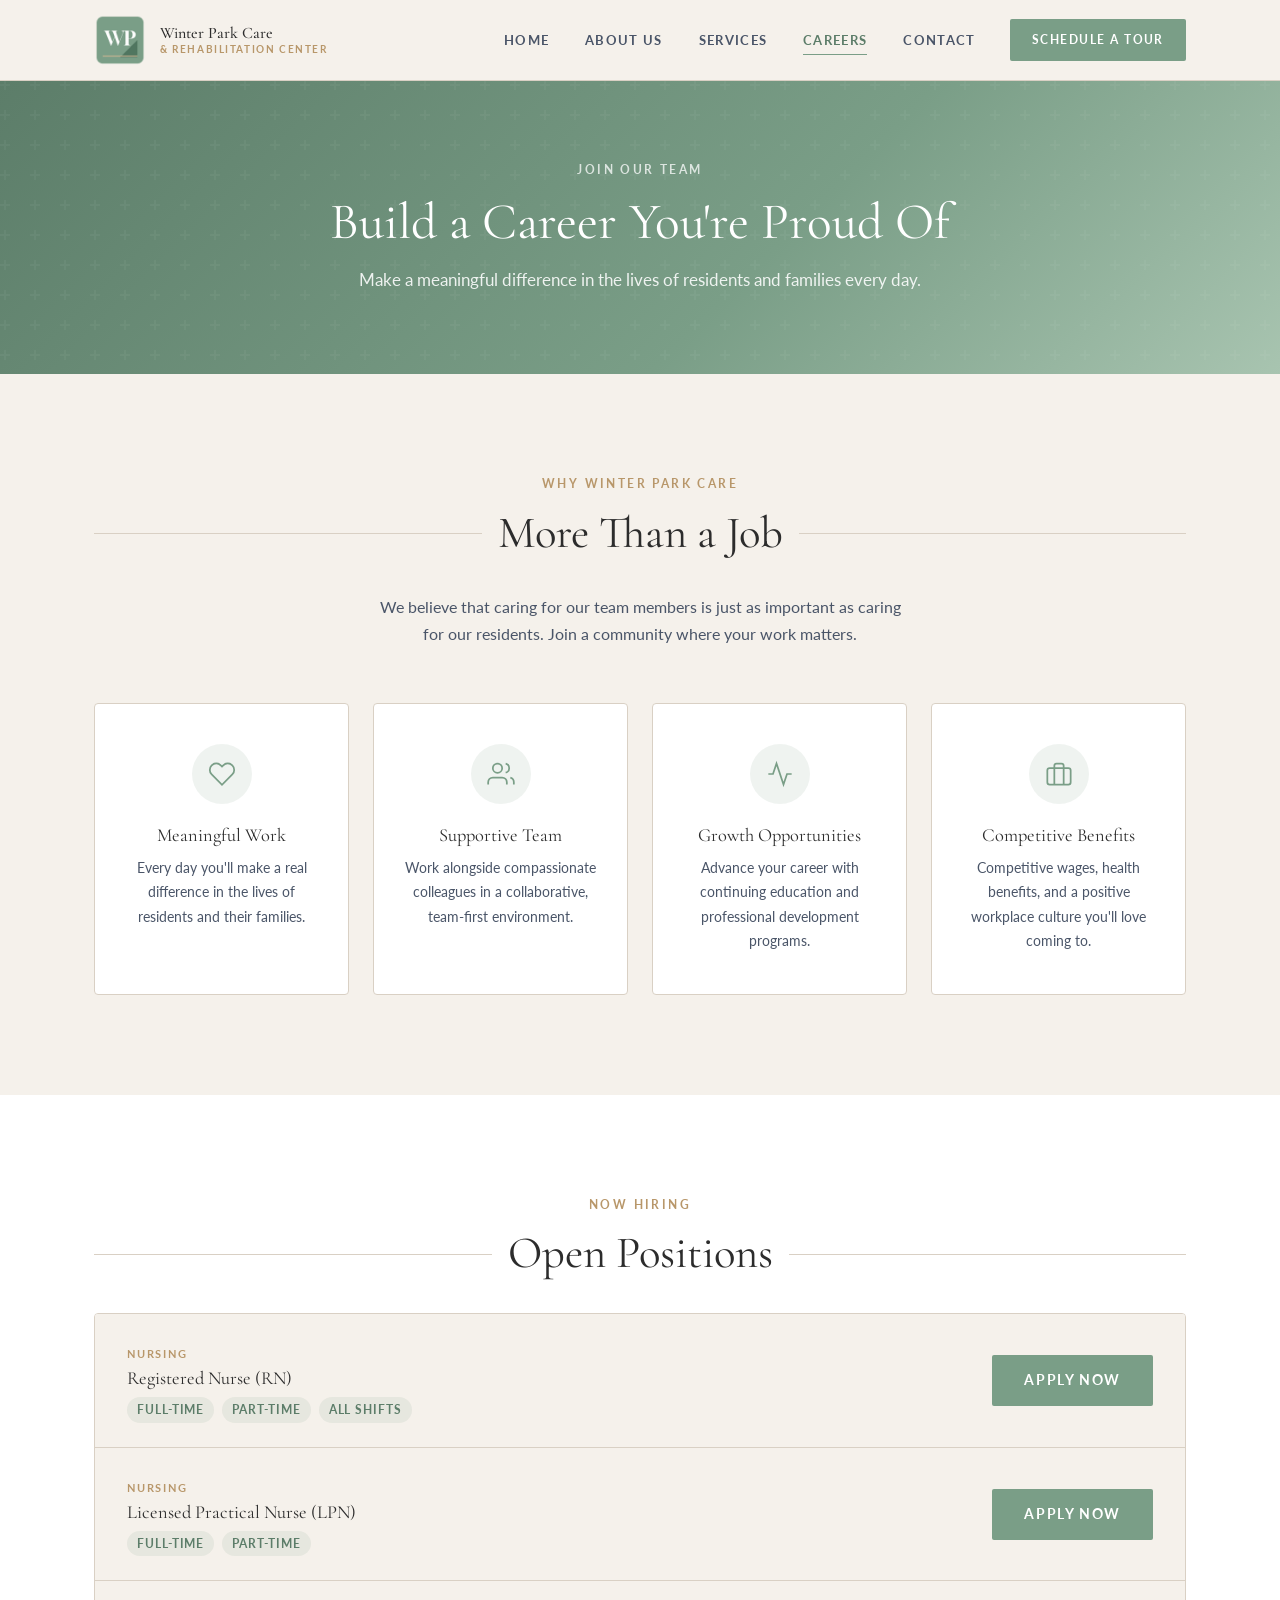
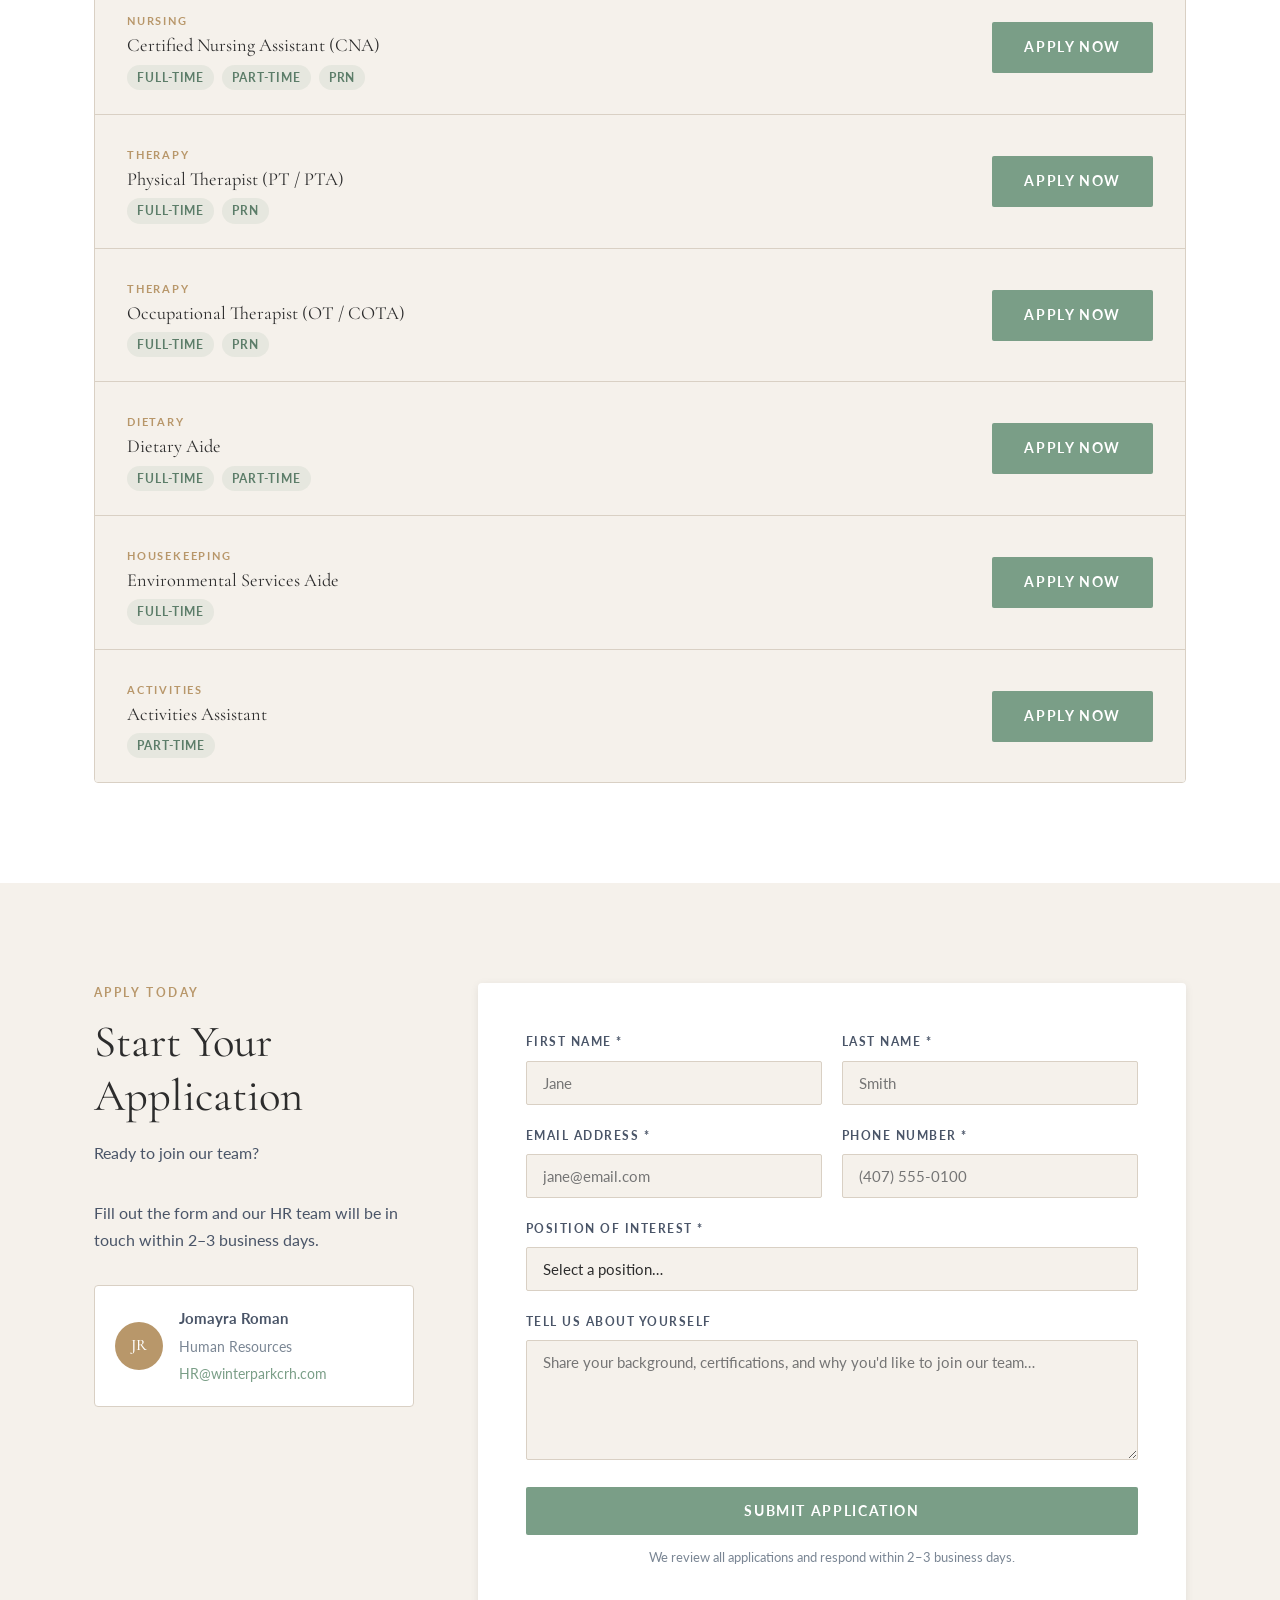
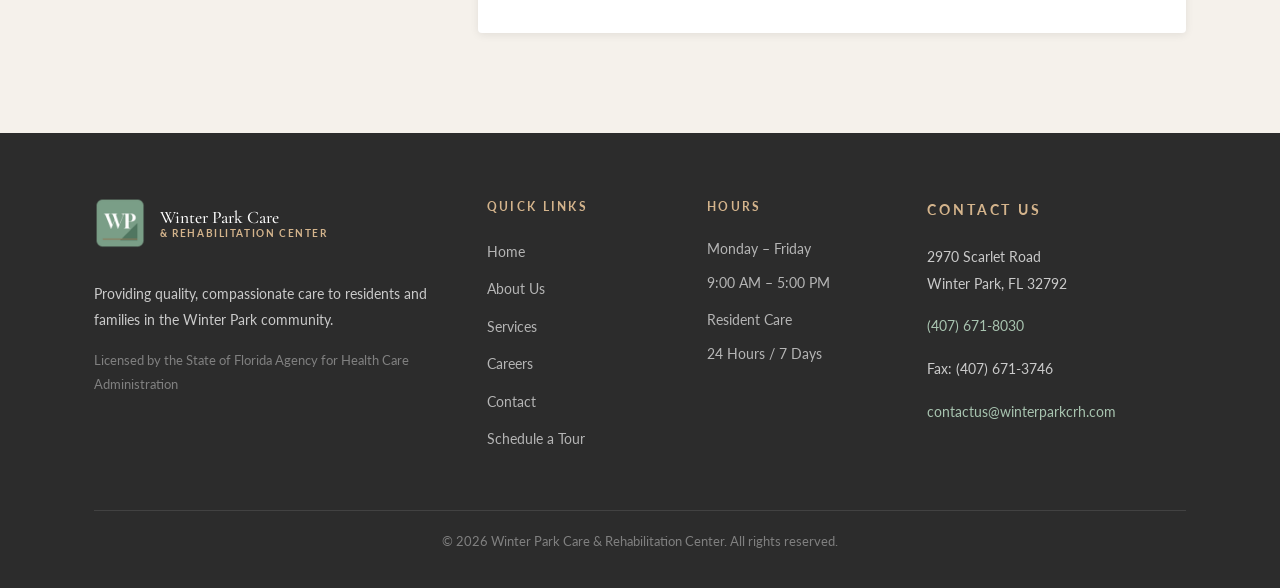
==== commit dc0c80a1: "Careers Page Ipdate" ====
--- a/careers.html
+++ b/careers.html
@@ -221,43 +221,12 @@
             <option>Other</option>
           </select>
         </div>
-        <div class="form-row">
-          <div class="form-group">
-            <label for="availability">Availability *</label>
-            <select id="availability" name="availability" required>
-              <option value="" disabled selected>Select availability…</option>
-              <option>Full-Time</option>
-              <option>Part-Time</option>
-              <option>PRN / Per Diem</option>
-              <option>Open to any</option>
-            </select>
-          </div>
-          <div class="form-group">
-            <label for="experience">Years of Experience</label>
-            <select id="experience" name="experience">
-              <option value="" disabled selected>Select…</option>
-              <option>Less than 1 year</option>
-              <option>1–3 years</option>
-              <option>3–5 years</option>
-              <option>5–10 years</option>
-              <option>10+ years</option>
-            </select>
-          </div>
-        </div>
+
         <div class="form-group">
           <label for="message">Tell Us About Yourself</label>
           <textarea id="message" name="message" placeholder="Share your background, certifications, and why you'd like to join our team…"></textarea>
         </div>
-        <div class="form-group">
-          <label for="resume">Resume / CV</label>
-          <div class="file-upload" id="file-upload-area">
-            <svg width="24" height="24" viewBox="0 0 24 24" fill="none" stroke="currentColor" stroke-width="1.5"><path d="M21 15v4a2 2 0 0 1-2 2H5a2 2 0 0 1-2-2v-4"/><polyline points="17 8 12 3 7 8"/><line x1="12" y1="3" x2="12" y2="15"/></svg>
-            <p>Drag & drop your resume here, or <label for="resume" style="color:var(--sage);cursor:pointer;text-decoration:underline;">browse files</label></p>
-            <p style="font-size:0.8rem;color:var(--muted);">PDF, DOC, DOCX — Max 5MB</p>
-            <input type="file" id="resume" name="resume" accept=".pdf,.doc,.docx" style="position:absolute;width:1px;height:1px;opacity:0;">
-          </div>
-          <div id="file-name" style="margin-top:8px;font-size:0.85rem;color:var(--sage);display:none;"></div>
-        </div>
+
         <button type="submit" class="btn btn-primary" style="width:100%;justify-content:center;padding:16px;">
           Submit Application
         </button>
@@ -299,7 +268,59 @@
     });
   });
 
-  handleFormSubmit('careers-form', 'Application Received!');
+  // Submit to Cloudflare Worker
+  document.getElementById('careers-form')?.addEventListener('submit', async function(e) {
+    e.preventDefault();
+
+    const btn = this.querySelector('button[type="submit"]');
+    btn.textContent = 'Sending…';
+    btn.disabled = true;
+
+    const formData = new FormData(this);
+
+    try {
+      const res = await fetch('https://winterpark-careers-worker.round-brook-6b93.workers.dev', {
+        method: 'POST',
+        body: formData
+      });
+
+      const data = await res.json();
+
+      if (data.success) {
+        this.innerHTML = `
+          <div class="form-success">
+            <svg width="52" height="52" viewBox="0 0 24 24" fill="none"
+                 stroke="#7A9E87" stroke-width="1.5">
+              <path d="M22 11.08V12a10 10 0 1 1-5.93-9.14"/>
+              <polyline points="22 4 12 14.01 9 11.01"/>
+            </svg>
+            <h3 style="font-family:'Cormorant Garamond',serif;
+                       font-size:1.8rem;margin:16px 0 8px;">
+              Application Received!
+            </h3>
+            <p style="color:#4A5568;">
+              Thank you for your interest in joining our team.<br>
+              <strong>Please check your email</strong> to complete
+              your full employment application.
+            </p>
+            <p style="color:#7A8694;font-size:0.9rem;margin-top:8px;">
+              Don't see it? Check your spam folder or contact us at<br>
+              <a href="mailto:HR@winterparkcrh.com" style="color:#7A9E87;">
+                HR@winterparkcrh.com
+              </a>
+            </p>
+          </div>`;
+      } else {
+        btn.textContent = 'Submit Application';
+        btn.disabled = false;
+        alert(data.message || 'Something went wrong. Please try again.');
+      }
+    } catch (err) {
+      btn.textContent = 'Submit Application';
+      btn.disabled = false;
+      alert('Something went wrong. Please try again or call (407) 671-8030.');
+    }
+  });
 </script>
 </body>
 </html>
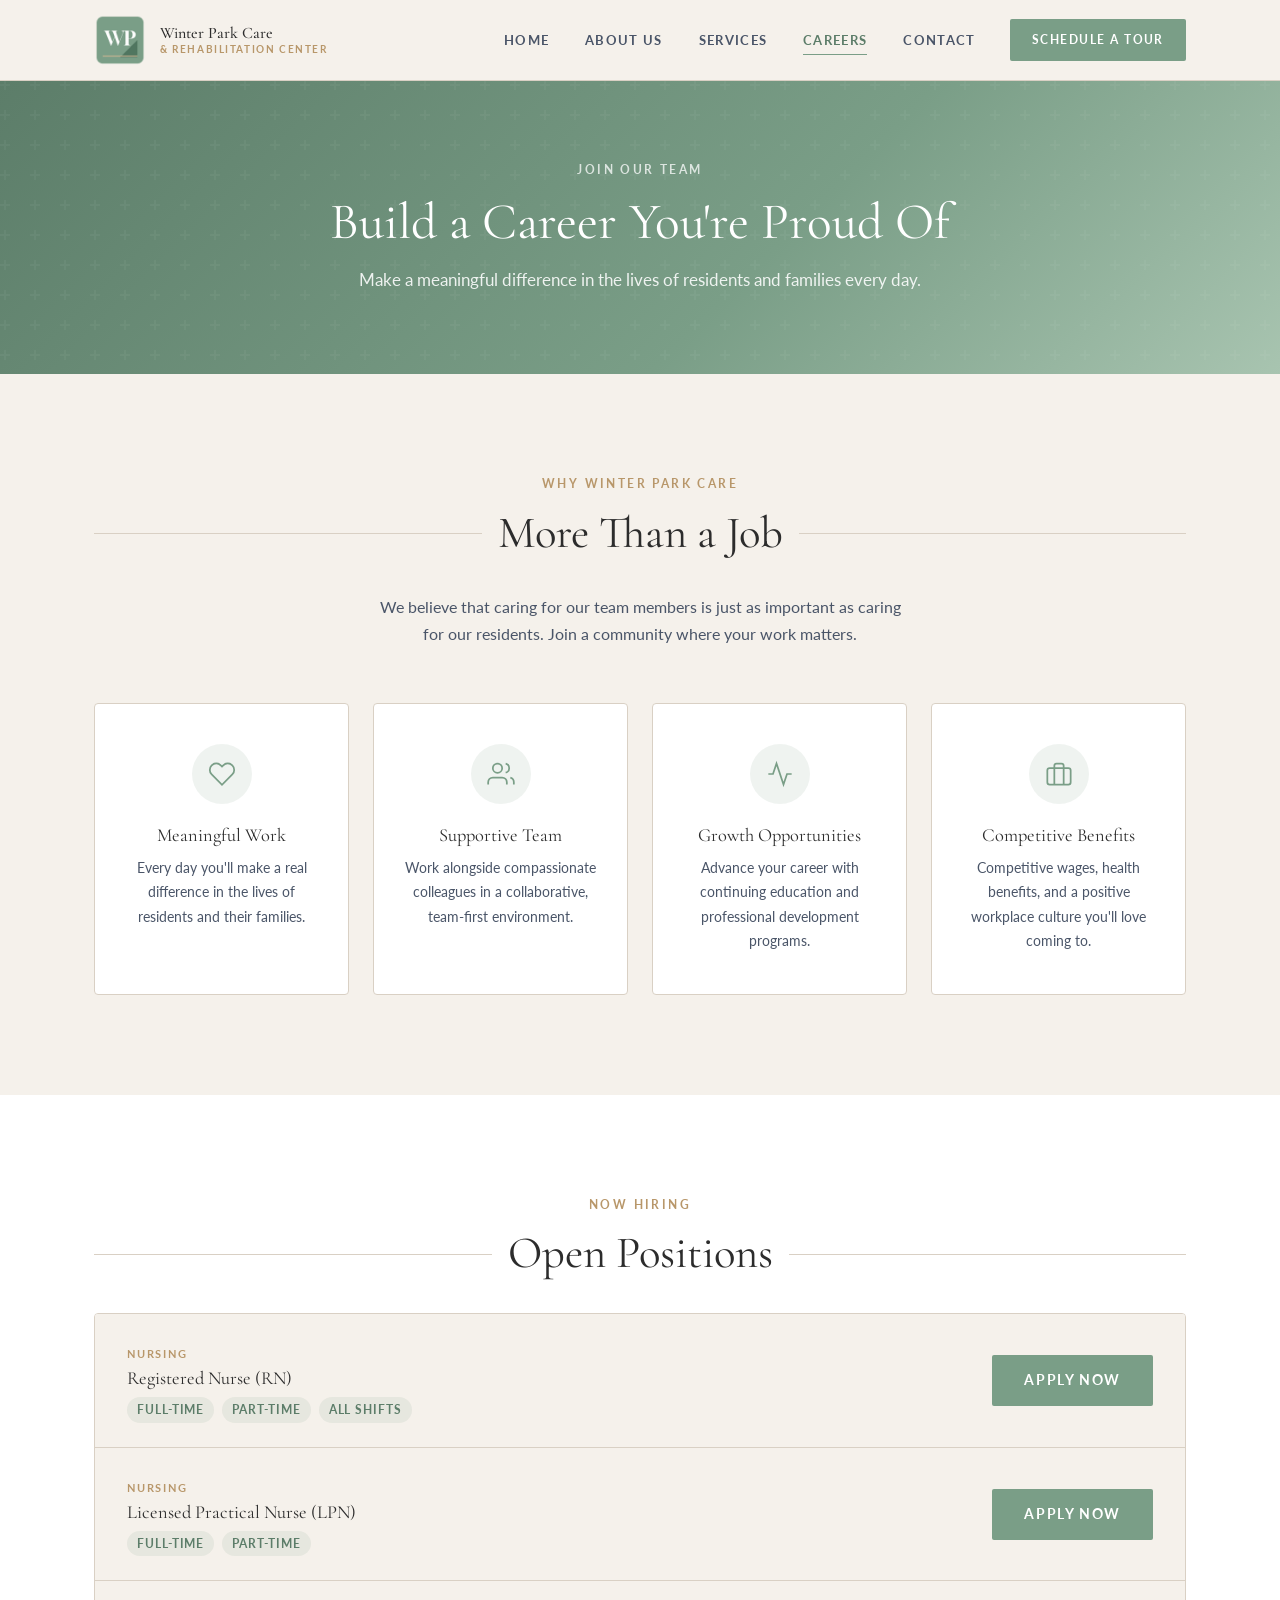
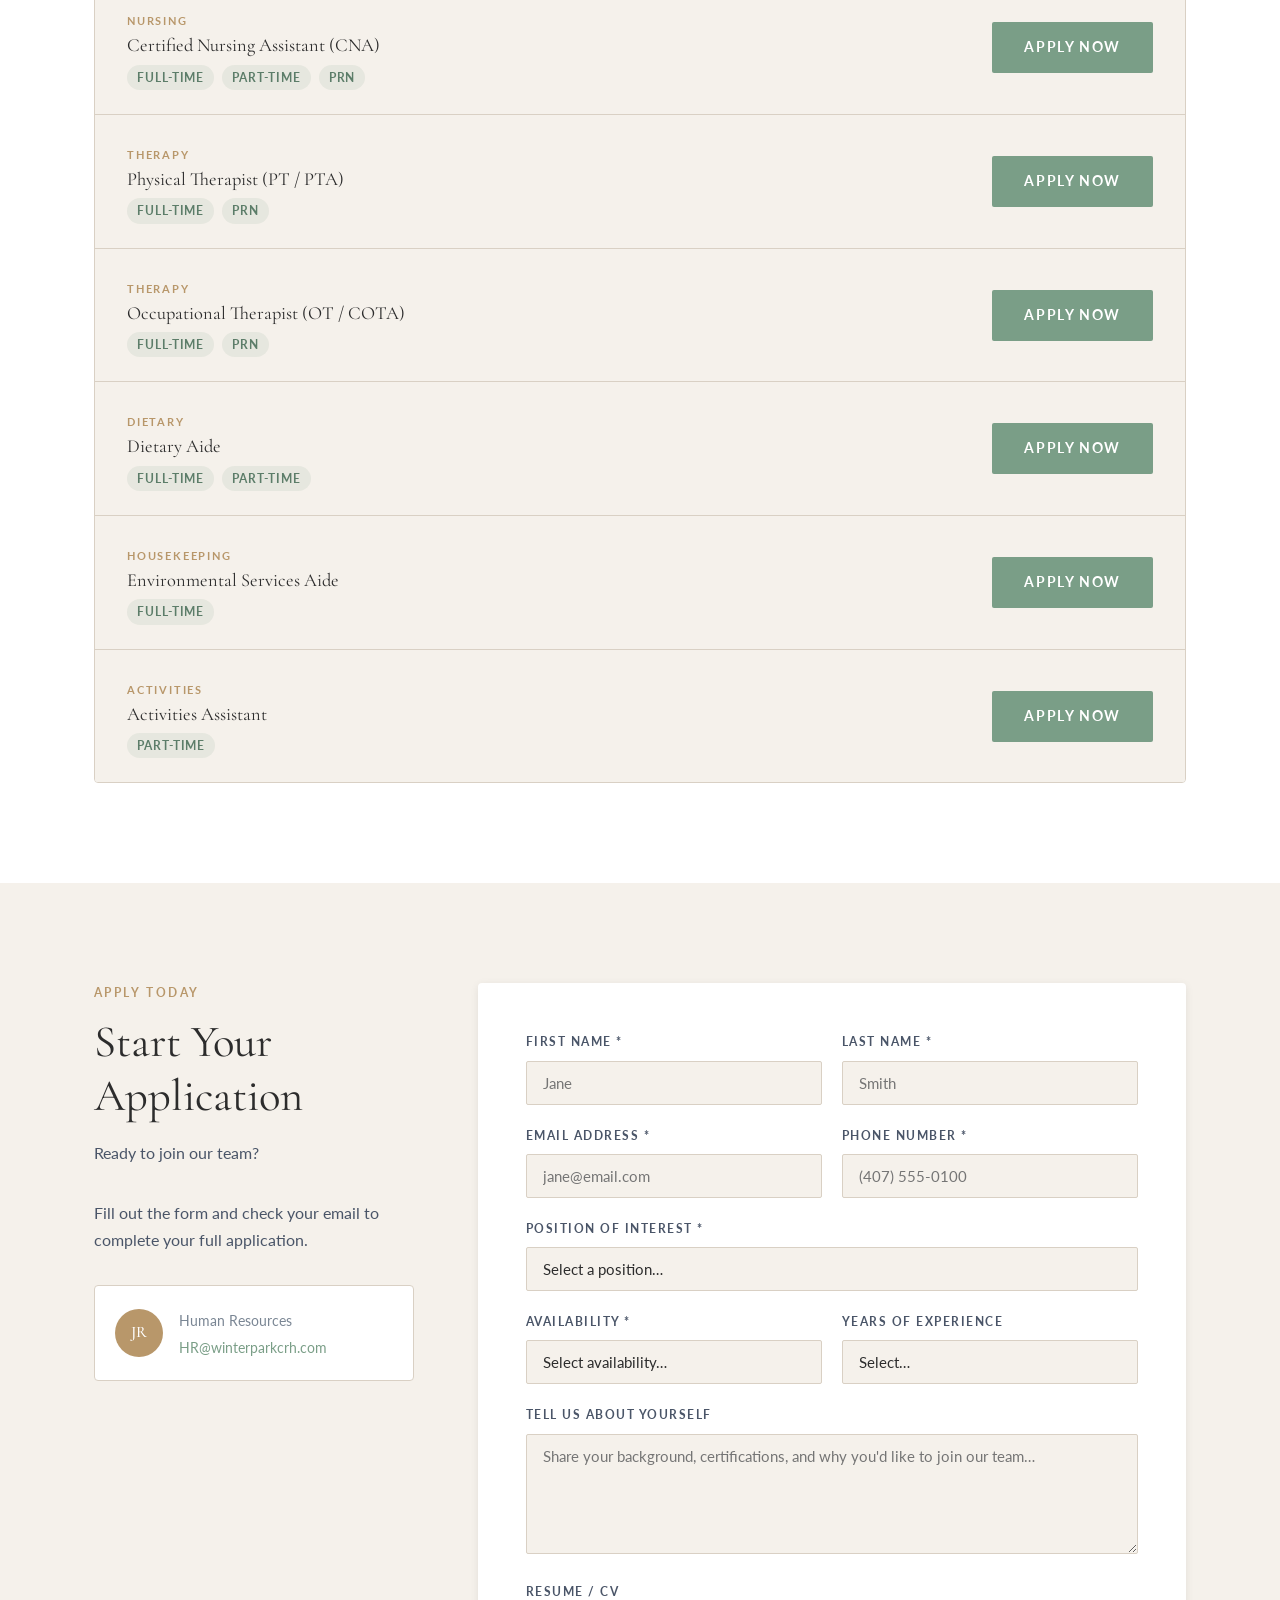
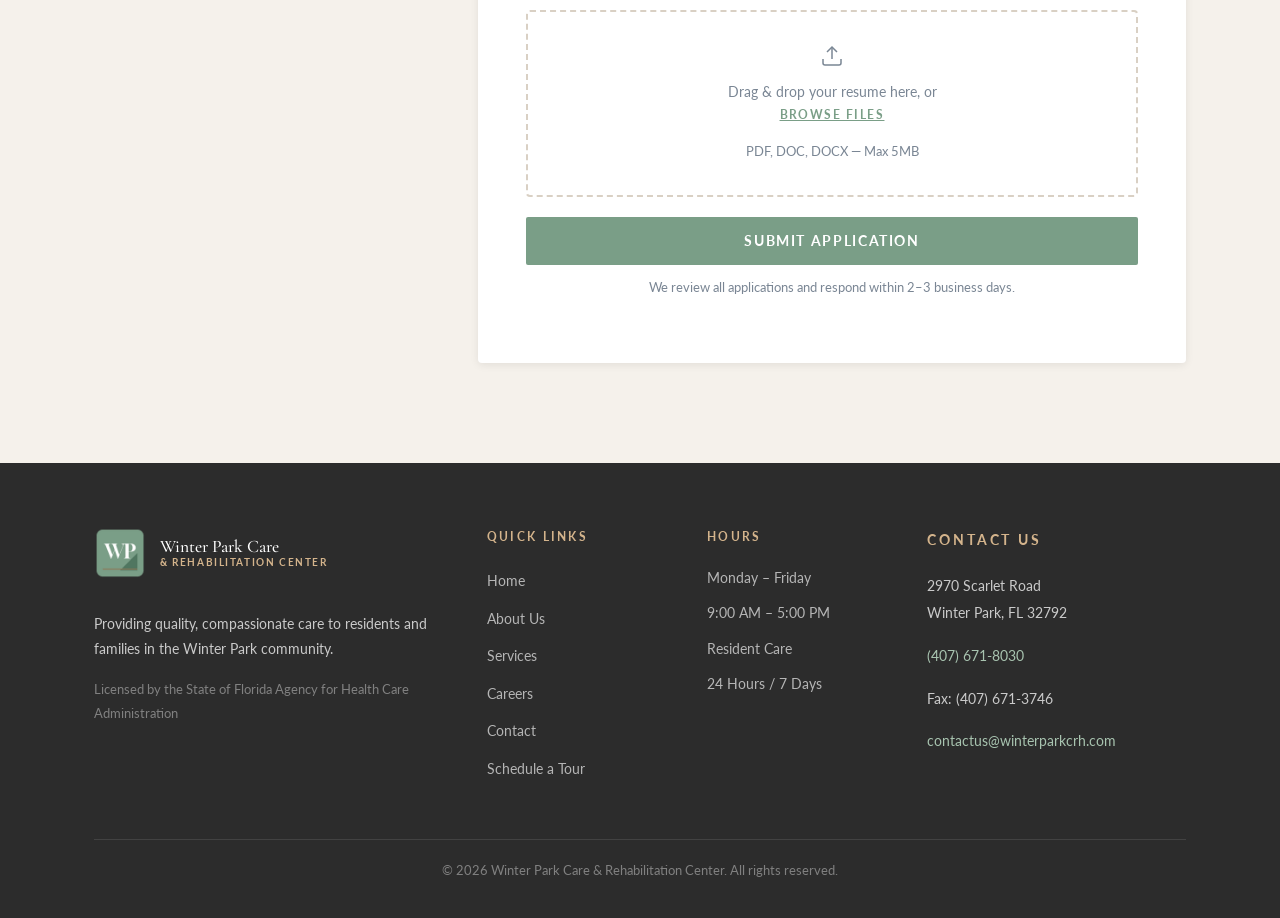
==== commit 9dacfe90: "Update careers.html Made changes to Fill out the form and check your email to complete your full app" ====
--- a/careers.html
+++ b/careers.html
@@ -175,11 +175,11 @@
         <span class="section-label">Apply Today</span>
         <h2>Start Your Application</h2>
         <p>Ready to join our team?</p>
-        <p>Fill out the form and our HR team will be in touch within 2–3 business days.</p>
+        <p>Fill out the form and check your email to complete your full application.</p>
         <div class="contact-person">
           <div class="cp-avatar" style="background:var(--gold);">JR</div>
           <div>
-            <p style="font-weight:700;margin:0;font-size:0.95rem;">Jomayra Roman</p>
+            <!--<p style="font-weight:700;margin:0;font-size:0.95rem;">Jomayra Roman</p> -->
             <p style="color:var(--muted);font-size:0.85rem;margin:4px 0 0;">Human Resources</p>
             <a href="mailto:HR@winterparkcrh.com" style="color:var(--sage);font-size:0.85rem;">HR@winterparkcrh.com</a>
           </div>
@@ -221,12 +221,43 @@
             <option>Other</option>
           </select>
         </div>
-
+        <div class="form-row">
+          <div class="form-group">
+            <label for="availability">Availability *</label>
+            <select id="availability" name="availability" required>
+              <option value="" disabled selected>Select availability…</option>
+              <option>Full-Time</option>
+              <option>Part-Time</option>
+              <option>PRN / Per Diem</option>
+              <option>Open to any</option>
+            </select>
+          </div>
+          <div class="form-group">
+            <label for="experience">Years of Experience</label>
+            <select id="experience" name="experience">
+              <option value="" disabled selected>Select…</option>
+              <option>Less than 1 year</option>
+              <option>1–3 years</option>
+              <option>3–5 years</option>
+              <option>5–10 years</option>
+              <option>10+ years</option>
+            </select>
+          </div>
+        </div>
         <div class="form-group">
           <label for="message">Tell Us About Yourself</label>
           <textarea id="message" name="message" placeholder="Share your background, certifications, and why you'd like to join our team…"></textarea>
         </div>
-
+        <div class="form-group">
+          <label for="resume">Resume / CV</label>
+          <div class="file-upload" id="file-upload-area">
+            <svg width="24" height="24" viewBox="0 0 24 24" fill="none" stroke="currentColor" stroke-width="1.5"><path d="M21 15v4a2 2 0 0 1-2 2H5a2 2 0 0 1-2-2v-4"/><polyline points="17 8 12 3 7 8"/><line x1="12" y1="3" x2="12" y2="15"/></svg>
+            <p>Drag & drop your resume here, or <label for="resume" style="color:var(--sage);cursor:pointer;text-decoration:underline;">browse files</label></p>
+            <p style="font-size:0.8rem;color:var(--muted);">PDF, DOC, DOCX — Max 5MB</p>
+            <input type="file" id="resume" name="resume" accept=".pdf,.doc,.docx" style="position:absolute;width:1px;height:1px;opacity:0;">
+          </div>
+          <div id="file-name" style="margin-top:8px;font-size:0.85rem;color:var(--sage);display:none;"></div>
+        </div>
         <button type="submit" class="btn btn-primary" style="width:100%;justify-content:center;padding:16px;">
           Submit Application
         </button>
@@ -268,10 +299,41 @@
     });
   });
 
+//Form submission handling
+<script src="js/main.js"></script>
+<script>
+  // File upload display
+  document.getElementById('resume')?.addEventListener('change', function() {
+    const nameEl = document.getElementById('file-name');
+    if (this.files[0]) {
+      nameEl.textContent = '✓ ' + this.files[0].name;
+      nameEl.style.display = 'block';
+    }
+  });
+
+  // Drag & drop
+  const dropArea = document.getElementById('file-upload-area');
+  ['dragenter','dragover'].forEach(e => {
+    dropArea?.addEventListener(e, ev => {
+      ev.preventDefault();
+      dropArea.classList.add('drag-over');
+    });
+  });
+  ['dragleave','drop'].forEach(e => {
+    dropArea?.addEventListener(e, ev => {
+      ev.preventDefault();
+      dropArea.classList.remove('drag-over');
+      if (e === 'drop' && ev.dataTransfer.files[0]) {
+        document.getElementById('file-name').textContent = '✓ ' + ev.dataTransfer.files[0].name;
+        document.getElementById('file-name').style.display = 'block';
+      }
+    });
+  });
+
   // Submit to Cloudflare Worker
   document.getElementById('careers-form')?.addEventListener('submit', async function(e) {
     e.preventDefault();
-
+    
     const btn = this.querySelector('button[type="submit"]');
     btn.textContent = 'Sending…';
     btn.disabled = true;
@@ -289,7 +351,7 @@
       if (data.success) {
         this.innerHTML = `
           <div class="form-success">
-            <svg width="52" height="52" viewBox="0 0 24 24" fill="none"
+            <svg width="52" height="52" viewBox="0 0 24 24" fill="none" 
                  stroke="#7A9E87" stroke-width="1.5">
               <path d="M22 11.08V12a10 10 0 1 1-5.93-9.14"/>
               <polyline points="22 4 12 14.01 9 11.01"/>
@@ -300,7 +362,7 @@
             </h3>
             <p style="color:#4A5568;">
               Thank you for your interest in joining our team.<br>
-              <strong>Please check your email</strong> to complete
+              <strong>Please check your email</strong> to complete 
               your full employment application.
             </p>
             <p style="color:#7A8694;font-size:0.9rem;margin-top:8px;">
@@ -321,6 +383,5 @@
       alert('Something went wrong. Please try again or call (407) 671-8030.');
     }
   });
-</script>
 </body>
 </html>
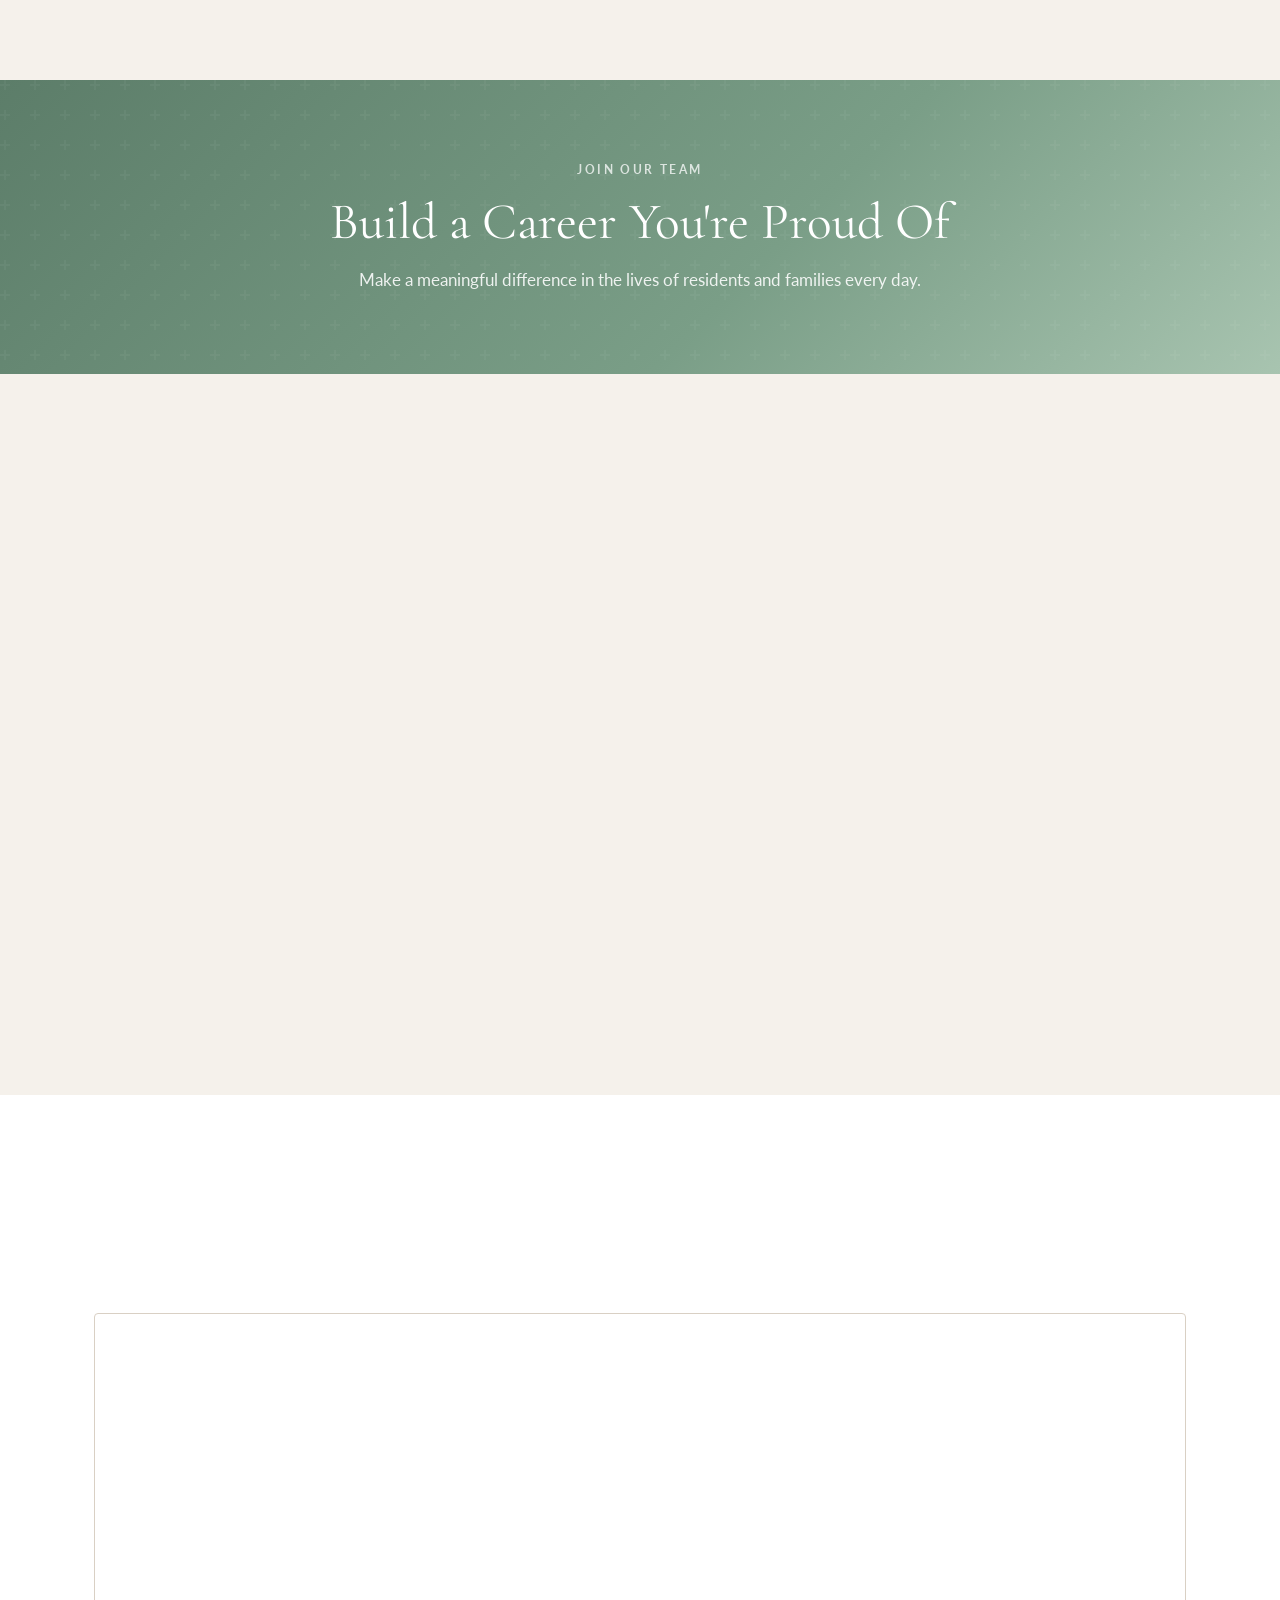
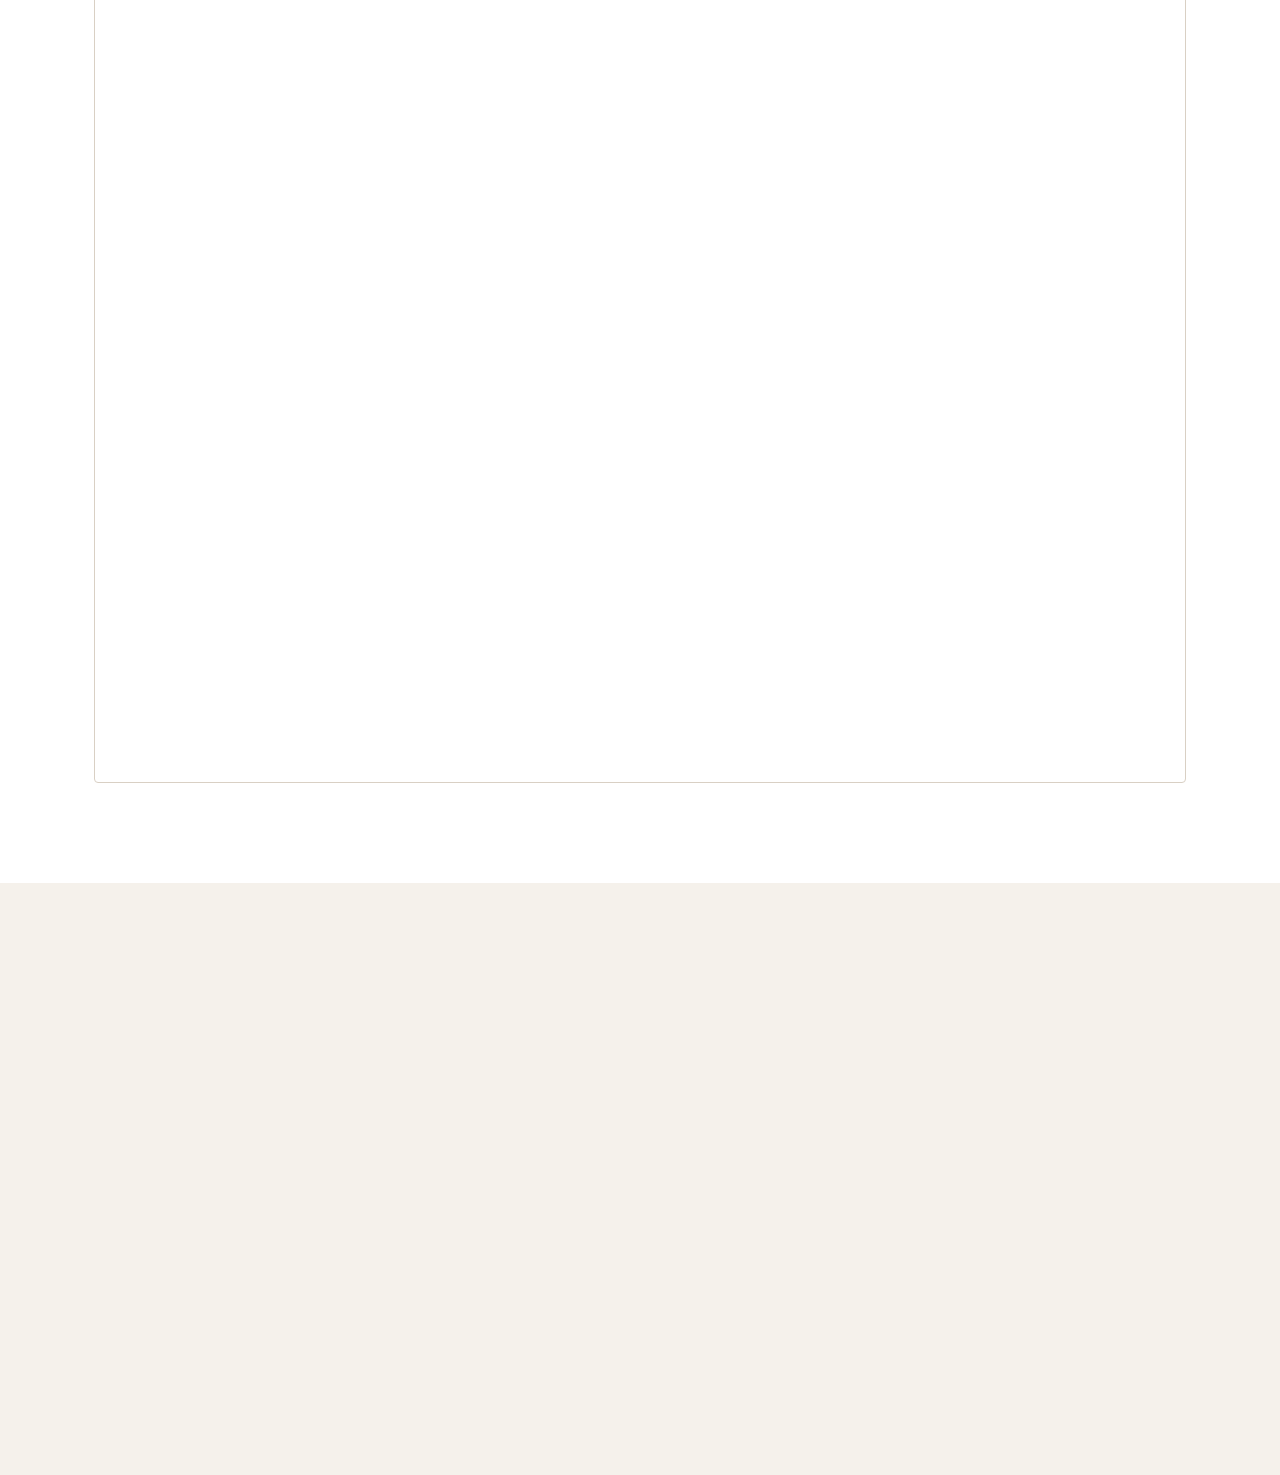
==== commit d852d19f: "Update careers.html Update to description" ====
--- a/careers.html
+++ b/careers.html
@@ -175,11 +175,11 @@
         <span class="section-label">Apply Today</span>
         <h2>Start Your Application</h2>
         <p>Ready to join our team?</p>
-        <p>Fill out the form and check your email to complete your full application.</p>
+        <p>Fill out the form and our HR team will be in touch within 2–3 business days.</p>
         <div class="contact-person">
           <div class="cp-avatar" style="background:var(--gold);">JR</div>
           <div>
-            <!--<p style="font-weight:700;margin:0;font-size:0.95rem;">Jomayra Roman</p> -->
+            <!--<p style="font-weight:700;margin:0;font-size:0.95rem;">Jomayra Roman</p> 
             <p style="color:var(--muted);font-size:0.85rem;margin:4px 0 0;">Human Resources</p>
             <a href="mailto:HR@winterparkcrh.com" style="color:var(--sage);font-size:0.85rem;">HR@winterparkcrh.com</a>
           </div>
@@ -261,7 +261,7 @@
         <button type="submit" class="btn btn-primary" style="width:100%;justify-content:center;padding:16px;">
           Submit Application
         </button>
-        <p style="text-align:center;font-size:0.8rem;color:var(--muted);margin-top:12px;">We review all applications and respond within 2–3 business days.</p>
+        <p style="text-align:center;font-size:0.8rem;color:var(--muted);margin-top:12px;">Fill out the form and check your email to complete your full application.</p>
       </form>
     </div>
   </div>
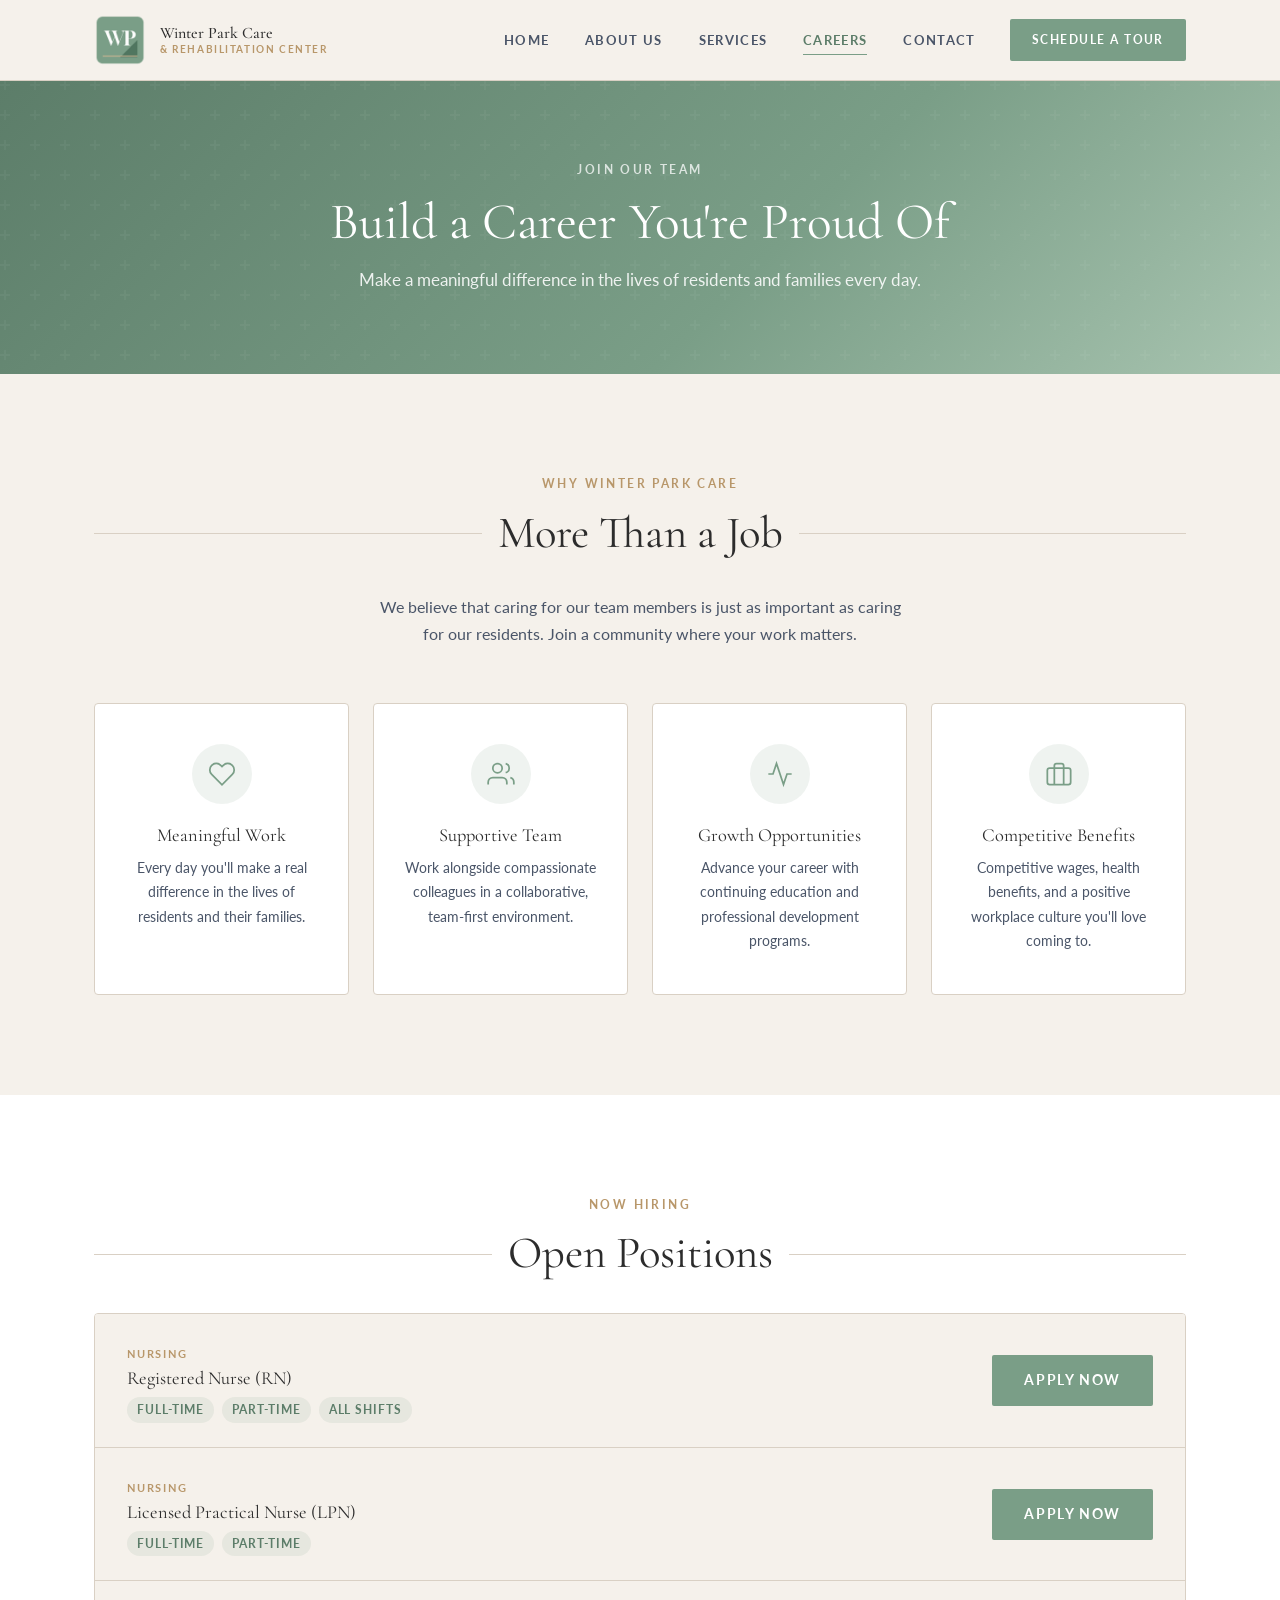
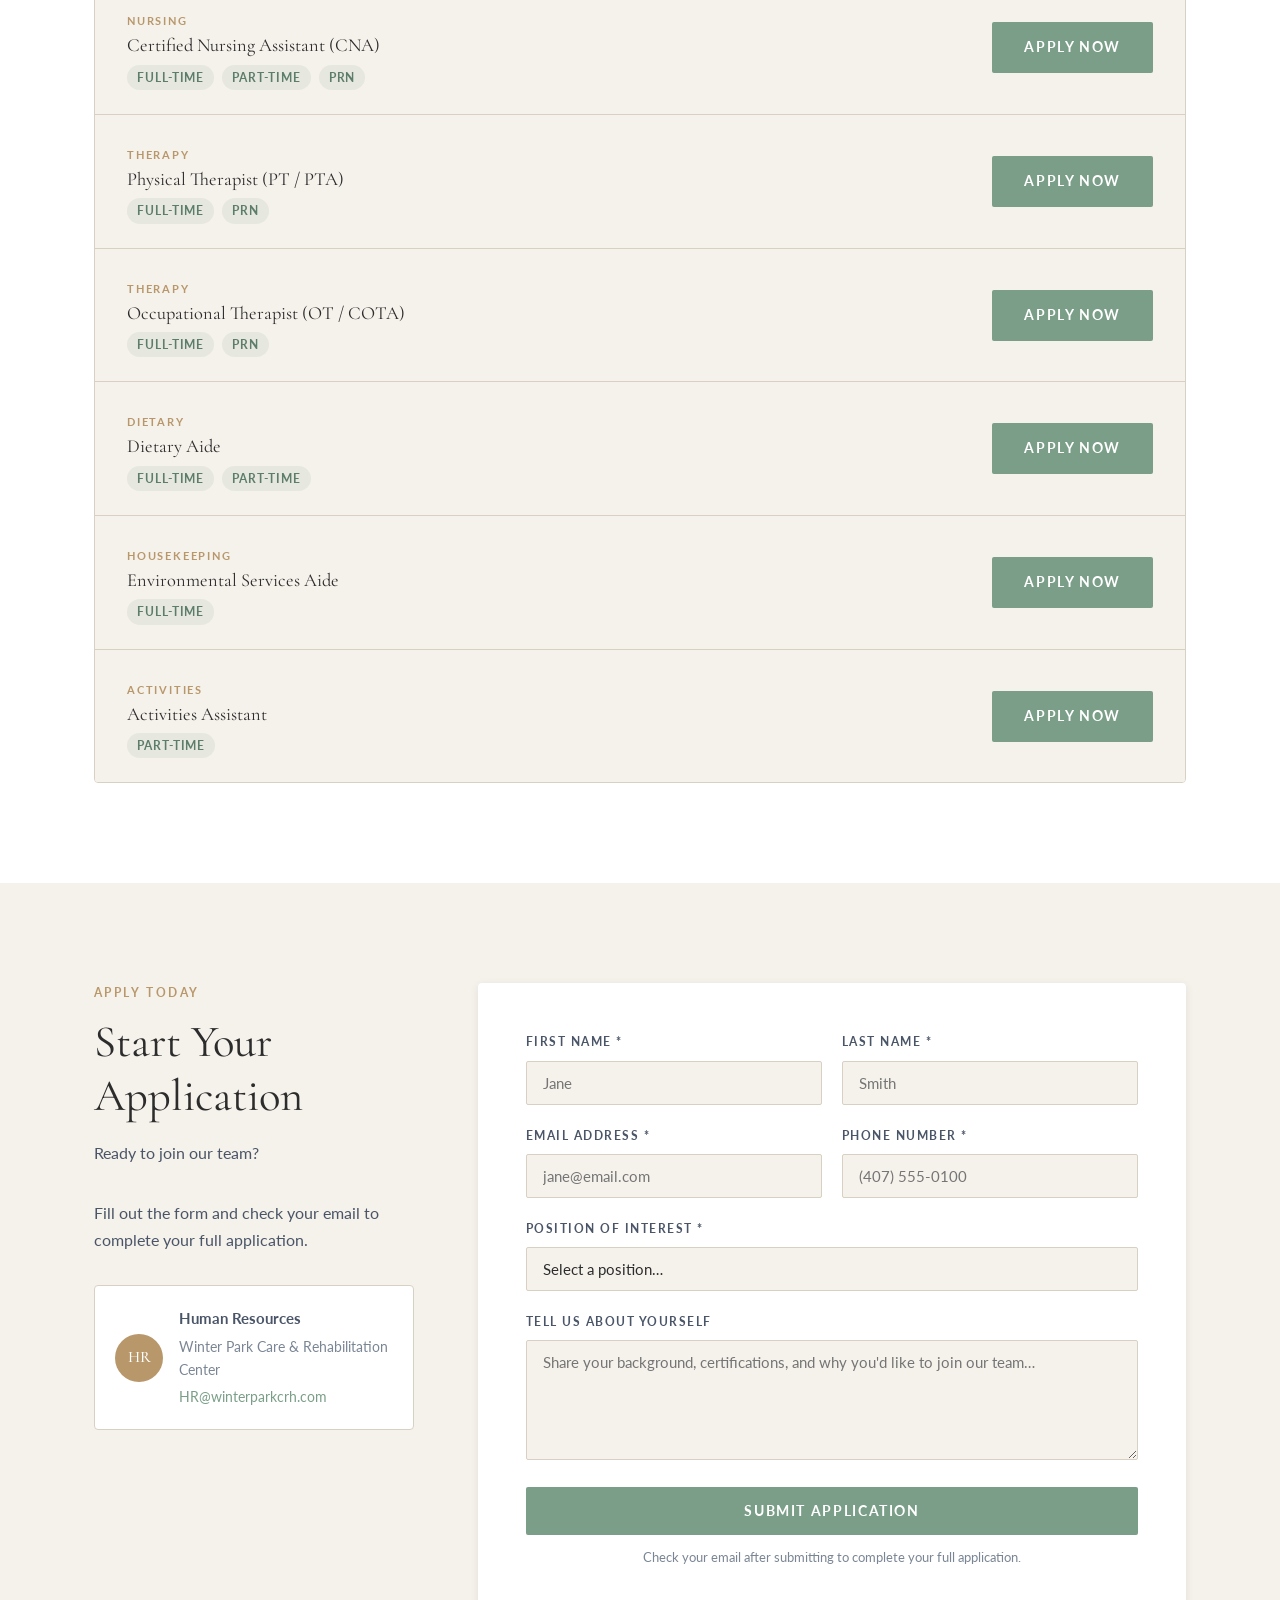
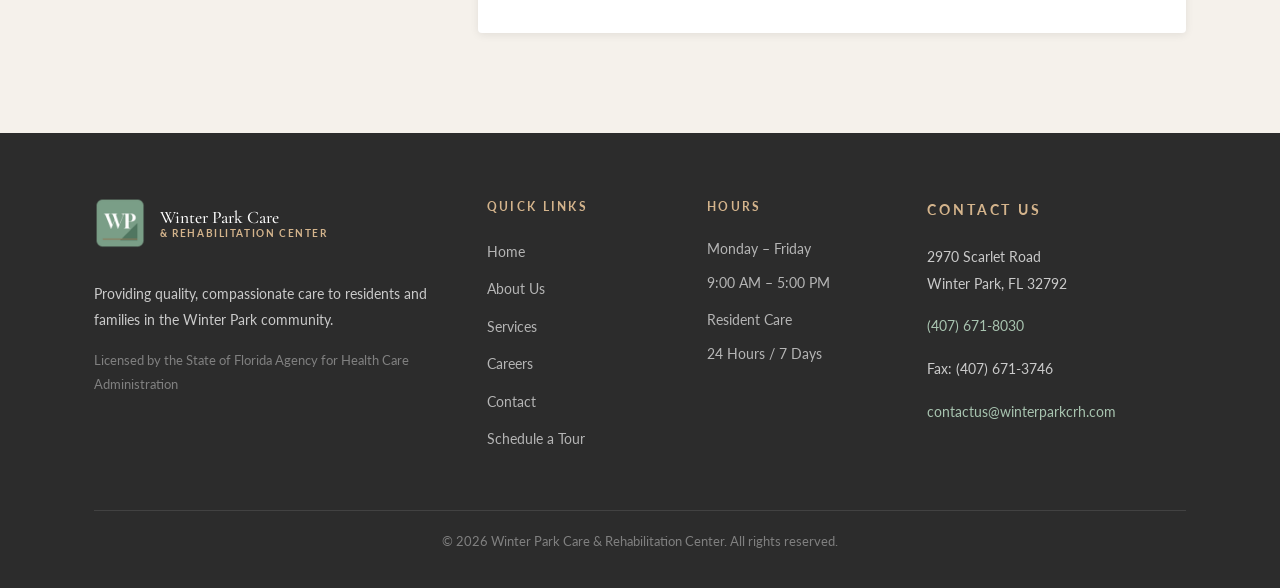
==== commit e7b59acf: "Update careers.html" ====
--- a/careers.html
+++ b/careers.html
@@ -175,12 +175,12 @@
         <span class="section-label">Apply Today</span>
         <h2>Start Your Application</h2>
         <p>Ready to join our team?</p>
-        <p>Fill out the form and our HR team will be in touch within 2–3 business days.</p>
+        <p>Fill out the form and check your email to complete your full application.</p>
         <div class="contact-person">
-          <div class="cp-avatar" style="background:var(--gold);">JR</div>
+          <div class="cp-avatar" style="background:var(--gold);">HR</div>
           <div>
-            <!--<p style="font-weight:700;margin:0;font-size:0.95rem;">Jomayra Roman</p> 
-            <p style="color:var(--muted);font-size:0.85rem;margin:4px 0 0;">Human Resources</p>
+            <p style="font-weight:700;margin:0;font-size:0.95rem;">Human Resources</p>
+            <p style="color:var(--muted);font-size:0.85rem;margin:4px 0 0;">Winter Park Care & Rehabilitation Center</p>
             <a href="mailto:HR@winterparkcrh.com" style="color:var(--sage);font-size:0.85rem;">HR@winterparkcrh.com</a>
           </div>
         </div>
@@ -221,47 +221,16 @@
             <option>Other</option>
           </select>
         </div>
-        <div class="form-row">
-          <div class="form-group">
-            <label for="availability">Availability *</label>
-            <select id="availability" name="availability" required>
-              <option value="" disabled selected>Select availability…</option>
-              <option>Full-Time</option>
-              <option>Part-Time</option>
-              <option>PRN / Per Diem</option>
-              <option>Open to any</option>
-            </select>
-          </div>
-          <div class="form-group">
-            <label for="experience">Years of Experience</label>
-            <select id="experience" name="experience">
-              <option value="" disabled selected>Select…</option>
-              <option>Less than 1 year</option>
-              <option>1–3 years</option>
-              <option>3–5 years</option>
-              <option>5–10 years</option>
-              <option>10+ years</option>
-            </select>
-          </div>
-        </div>
+
         <div class="form-group">
           <label for="message">Tell Us About Yourself</label>
           <textarea id="message" name="message" placeholder="Share your background, certifications, and why you'd like to join our team…"></textarea>
         </div>
-        <div class="form-group">
-          <label for="resume">Resume / CV</label>
-          <div class="file-upload" id="file-upload-area">
-            <svg width="24" height="24" viewBox="0 0 24 24" fill="none" stroke="currentColor" stroke-width="1.5"><path d="M21 15v4a2 2 0 0 1-2 2H5a2 2 0 0 1-2-2v-4"/><polyline points="17 8 12 3 7 8"/><line x1="12" y1="3" x2="12" y2="15"/></svg>
-            <p>Drag & drop your resume here, or <label for="resume" style="color:var(--sage);cursor:pointer;text-decoration:underline;">browse files</label></p>
-            <p style="font-size:0.8rem;color:var(--muted);">PDF, DOC, DOCX — Max 5MB</p>
-            <input type="file" id="resume" name="resume" accept=".pdf,.doc,.docx" style="position:absolute;width:1px;height:1px;opacity:0;">
-          </div>
-          <div id="file-name" style="margin-top:8px;font-size:0.85rem;color:var(--sage);display:none;"></div>
-        </div>
+
         <button type="submit" class="btn btn-primary" style="width:100%;justify-content:center;padding:16px;">
           Submit Application
         </button>
-        <p style="text-align:center;font-size:0.8rem;color:var(--muted);margin-top:12px;">Fill out the form and check your email to complete your full application.</p>
+        <p style="text-align:center;font-size:0.8rem;color:var(--muted);margin-top:12px;">Check your email after submitting to complete your full application.</p>
       </form>
     </div>
   </div>
@@ -271,69 +240,10 @@
 
 <script src="js/main.js"></script>
 <script>
-  // File upload display
-  document.getElementById('resume')?.addEventListener('change', function() {
-    const nameEl = document.getElementById('file-name');
-    if (this.files[0]) {
-      nameEl.textContent = '✓ ' + this.files[0].name;
-      nameEl.style.display = 'block';
-    }
-  });
-
-  // Drag & drop
-  const dropArea = document.getElementById('file-upload-area');
-  ['dragenter','dragover'].forEach(e => {
-    dropArea?.addEventListener(e, ev => {
-      ev.preventDefault();
-      dropArea.classList.add('drag-over');
-    });
-  });
-  ['dragleave','drop'].forEach(e => {
-    dropArea?.addEventListener(e, ev => {
-      ev.preventDefault();
-      dropArea.classList.remove('drag-over');
-      if (e === 'drop' && ev.dataTransfer.files[0]) {
-        document.getElementById('file-name').textContent = '✓ ' + ev.dataTransfer.files[0].name;
-        document.getElementById('file-name').style.display = 'block';
-      }
-    });
-  });
-
-//Form submission handling
-<script src="js/main.js"></script>
-<script>
-  // File upload display
-  document.getElementById('resume')?.addEventListener('change', function() {
-    const nameEl = document.getElementById('file-name');
-    if (this.files[0]) {
-      nameEl.textContent = '✓ ' + this.files[0].name;
-      nameEl.style.display = 'block';
-    }
-  });
-
-  // Drag & drop
-  const dropArea = document.getElementById('file-upload-area');
-  ['dragenter','dragover'].forEach(e => {
-    dropArea?.addEventListener(e, ev => {
-      ev.preventDefault();
-      dropArea.classList.add('drag-over');
-    });
-  });
-  ['dragleave','drop'].forEach(e => {
-    dropArea?.addEventListener(e, ev => {
-      ev.preventDefault();
-      dropArea.classList.remove('drag-over');
-      if (e === 'drop' && ev.dataTransfer.files[0]) {
-        document.getElementById('file-name').textContent = '✓ ' + ev.dataTransfer.files[0].name;
-        document.getElementById('file-name').style.display = 'block';
-      }
-    });
-  });
-
   // Submit to Cloudflare Worker
   document.getElementById('careers-form')?.addEventListener('submit', async function(e) {
     e.preventDefault();
-    
+
     const btn = this.querySelector('button[type="submit"]');
     btn.textContent = 'Sending…';
     btn.disabled = true;
@@ -351,7 +261,7 @@
       if (data.success) {
         this.innerHTML = `
           <div class="form-success">
-            <svg width="52" height="52" viewBox="0 0 24 24" fill="none" 
+            <svg width="52" height="52" viewBox="0 0 24 24" fill="none"
                  stroke="#7A9E87" stroke-width="1.5">
               <path d="M22 11.08V12a10 10 0 1 1-5.93-9.14"/>
               <polyline points="22 4 12 14.01 9 11.01"/>
@@ -362,7 +272,7 @@
             </h3>
             <p style="color:#4A5568;">
               Thank you for your interest in joining our team.<br>
-              <strong>Please check your email</strong> to complete 
+              <strong>Please check your email</strong> to complete
               your full employment application.
             </p>
             <p style="color:#7A8694;font-size:0.9rem;margin-top:8px;">
@@ -383,5 +293,6 @@
       alert('Something went wrong. Please try again or call (407) 671-8030.');
     }
   });
+</script>
 </body>
-</html>
+</html>
